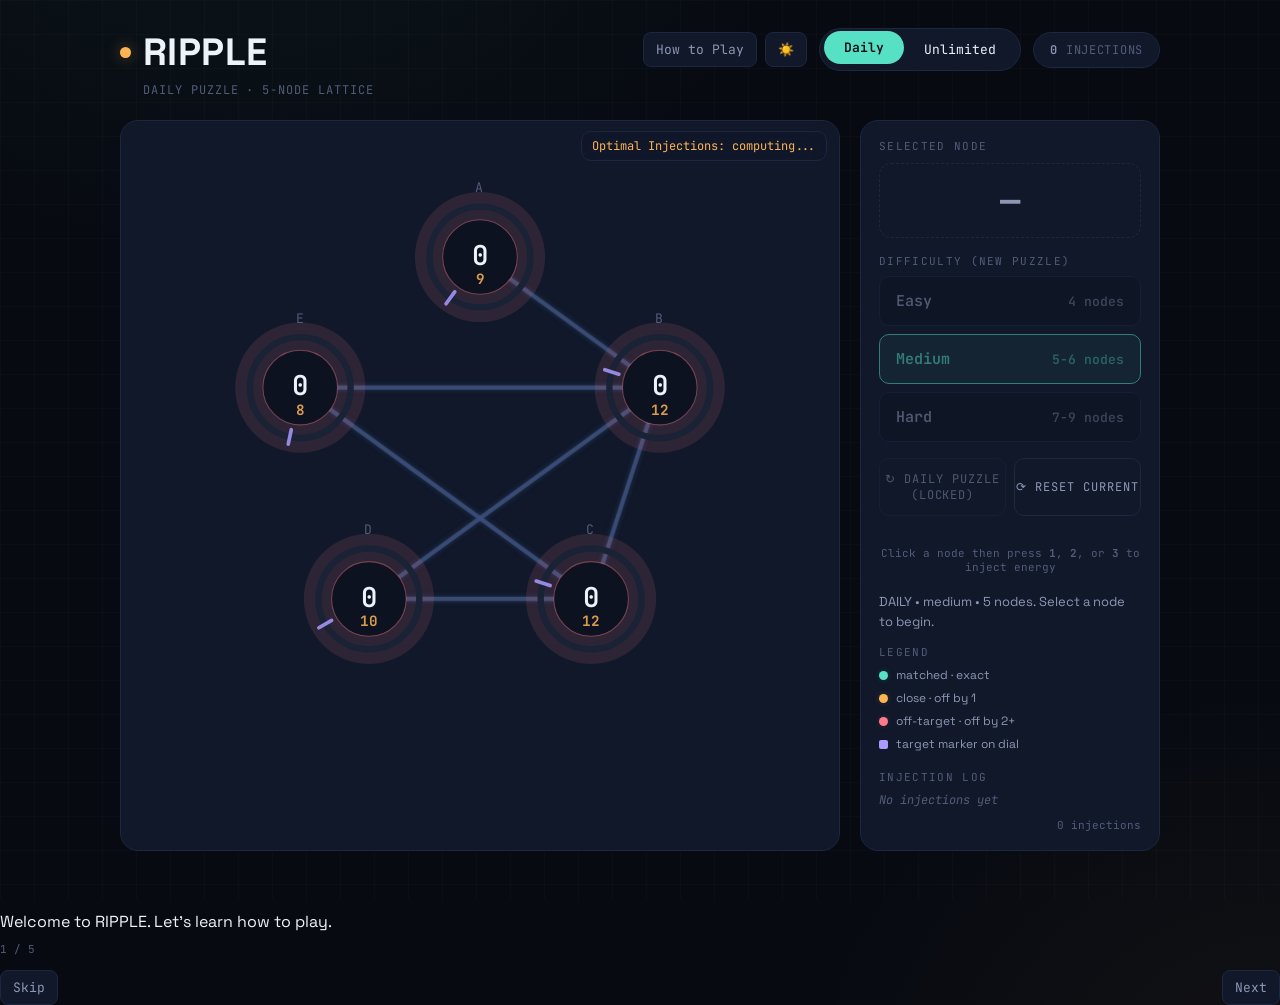
==== index.html @ 181aa00a "decrease tutorial wait" ====
<!DOCTYPE html>
<html lang="en">
<head>
<meta charset="UTF-8">
<meta name="viewport" content="width=device-width, initial-scale=1.0">
<title>RIPPLE</title>
<link rel="stylesheet" href="styles.css">
</head>
<body>

<div class="shell">
    <header>
        <div class="title-block">
          <h1>RIPPLE</h1>
          <p id="modeTitle">Daily Puzzle · <span id="nodecount">?</span>-node lattice</p>
        </div>
        <div style="display:flex; gap:12px; align-items:center;">
          <div class="top-controls">
            <button class="top-btn" id="howtoBtn">How to Play</button>
            <button class="top-btn" id="themeToggle">☀️</button>
          </div>
          <div class="mode-toggle" id="modeToggle">
            <div class="mode-btn active" data-mode="daily">Daily</div>
            <div class="mode-btn" data-mode="unlimited">Unlimited</div>
          </div>
          <div class="header-pill" id="headerPill"><span id="headerInjections">0</span> injections</div>
        </div>
      </header>
  <div class="layout">
    <div class="card graph-card">
        <div id="optimalDisplay">
          Optimal Injections: —
        </div>
      <svg id="svg" viewBox="0 0 600 600">
        <g id="edges"></g>
        <g id="nodes"></g>
      </svg>
      <div class="mobile-controls" id="mobileControls">
        <button class="mobile-btn" data-value="1">+1</button>
        <button class="mobile-btn" data-value="2">+2</button>
        <button class="mobile-btn" data-value="3">+3</button>
      </div>
    </div>

    <div class="panel">
      <div class="card">
        <p class="section-label">Selected node</p>
        <div class="selected-readout" id="selreadout">—</div>
        
        <p class="section-label" style="margin:16px 0 8px;">Difficulty (New Puzzle)</p>
        <div class="difficulty-select" id="difficultySelect">
          <button class="difficulty-btn active" data-diff="easy">
            <span>Easy</span>
            <span class="nodes">4 nodes</span>
          </button>
          <button class="difficulty-btn" data-diff="medium">
            <span>Medium</span>
            <span class="nodes">5-6 nodes</span>
          </button>
          <button class="difficulty-btn" data-diff="hard">
            <span>Hard</span>
            <span class="nodes">7-9 nodes</span>
          </button>
        </div>

        <div style="display:flex; gap:8px; margin-bottom:12px;">
            <button class="newpuzzle" id="newpuzzle" style="flex:1">↻ New Puzzle</button>
            <button class="newpuzzle" id="resetCurrent" style="flex:1">⟳ Reset Current</button>
        </div>

        <p class="energy-hint">Click a node then press <strong>1</strong>, <strong>2</strong>, or <strong>3</strong> to inject energy</p>
        
        <div class="message" id="message">Select a node to begin calibration.</div>
        
        <p class="section-label" style="margin-bottom:8px;">Legend</p>
        <div class="legend">
          <div><span class="swatch" style="background:var(--cyan);box-shadow:0 0 6px var(--cyan-soft)"></span> matched · exact</div>
          <div><span class="swatch" style="background:var(--amber);box-shadow:0 0 6px var(--amber-soft)"></span> close · off by 1</div>
          <div><span class="swatch" style="background:var(--coral);box-shadow:0 0 6px var(--coral-soft)"></span> off-target · off by 2+</div>
          <div><span class="swatch" style="background:var(--violet);border-radius:2px;"></span> target marker on dial</div>
        </div>
        
        <p class="section-label" style="margin-bottom:8px;">Injection log</p>
        <div class="log" id="log"><div class="empty">No injections yet</div></div>
        <div class="counter" id="counter">0 injections</div>
      </div>
    </div>
  </div>
</div>

<div class="modal-backdrop" id="modalBackdrop">
  <div class="modal-card">
    <button class="modal-close" id="modalClose" aria-label="Close">×</button>
    <div class="modal-icon">✓</div>
    <h2>Calibrated</h2>
    <p class="modal-sub">Every node in the lattice matched its target.</p>
    <div class="modal-stats">
      <div>
        <span class="stat-num" id="statInjections">0</span>
        <span class="stat-label">injections</span>
      </div>
      <div>
        <span class="stat-num" id="statNodes">0</span>
        <span class="stat-label">nodes</span>
      </div>
    </div>
    <button class="share-btn" id="modalShareBtn" style="display:none; width:100%; margin-bottom:10px;">Share Today's Result</button>
    <button class="modal-newpuzzle" id="modalNewPuzzle">↻ New puzzle</button>
  </div>
</div>
<div class="howto-backdrop" id="howtoBackdrop"></div>
<div class="howto-popover" id="howtoPopover">
    <h3 style="margin:0 0 12px 0; color:var(--cyan);">How to Play RIPPLE</h3>
    <p><strong>Goal:</strong> Make every node's energy match its target value.</p>
    <ul style="padding-left:18px; margin:12px 0;">
      <li>Click a node to select it</li>
      <li>Press <strong>1</strong>, <strong>2</strong>, or <strong>3</strong> to inject energy</li>
      <li>Energy ripples outward through connected nodes (stronger when closer)</li>
      <li>Green = Perfect match</li>
      <li>Yellow = Off by 1</li>
      <li>Red = Off by 2+</li>
    </ul>
    <p><strong>Daily Mode:</strong> One puzzle per day. Medium difficulty. Updates at 3 AM EST.</p>
    <button
  onclick="
    document.getElementById('howtoPopover').classList.remove('show');
    document.getElementById('howtoBackdrop').classList.remove('show');
  "
  style="
    margin-top:12px;
    width:100%;
    padding:10px;
    background:var(--cyan);
    color:#070a11;
    border:none;
    border-radius:8px;
    cursor:pointer;
    font-weight:600;
  "
>
  Got it
</button>
</div>
<script src="solver.js"></script>
<script>
  if (typeof window.requestIdleCallback !== "function") {
  window.requestIdleCallback = function (callback) {
    const start = Date.now();
    return setTimeout(function () {
      callback({
        didTimeout: false,
        timeRemaining: function () {
          return Math.max(0, 50 - (Date.now() - start));
        }
      });
    }, 1);
  };
  window.cancelIdleCallback = function (id) {
    clearTimeout(id);
  };
}
const MIN_NODES_EASY = 4; const MAX_NODES_EASY = 4;
const MIN_NODES_MED = 5;  const MAX_NODES_MED = 6;
const MIN_NODES_HARD = 7; const MAX_NODES_HARD = 9;

let LABELS = [];
let EDGES = {};
let POS = {};
let R_OUTER = 46;
let R_CORE = 34;
let CIRC = 2 * Math.PI * R_OUTER;

let target = {}, state = {}, maxScale = 1;
let selected = null;
let injections = 0;
let log = [];
let alreadySolved = false;
let tutorialActive = false;
let tutorialStep = 0;
let currentDifficulty = "medium";
let currentMode = "daily";

const tutorialSteps = [
  {
    text: "Welcome to RIPPLE. Let's learn how to play.",
    highlight: null
  },
  {
    text: "Click a node to select it.",
    highlight: ".node"
  },
  {
    text: "Press 1, 2, or 3 to inject energy.",
    highlight: ".mobile-controls"
  },
  {
    text: "Energy ripples across connected nodes.",
    highlight: "svg"
  },
  {
    text: "Match all node values to their targets to win.",
    highlight: "#optimalDisplay"
  }
];

function updateMobileControlsVisibility() {
  const el = document.getElementById("mobileControls");
  if (!el) return;

  const shouldShow = selected && window.innerWidth <= 768;
  if (shouldShow && !el.classList.contains("show")) {
    el.classList.add("show");
  } else if (!shouldShow && el.classList.contains("show")) {
    el.classList.remove("show");
  }
}
// Seeded random for Daily consistency
function seededRandom(seed) {
  let s = seed;
  return () => {
    s = Math.sin(s) * 10000;
    return s - Math.floor(s);
  };
}

// Turns a "YYYY-MM-DD" string into a well-spread integer seed.
function getDailySeed(dateStr) {
  let hash = 0;
  for (let i = 0; i < dateStr.length; i++) {
    hash = (hash * 31 + dateStr.charCodeAt(i)) | 0;
  }
  return hash >>> 0;
}

// Returns a fresh seeded RNG tied to "today" (3 AM EST rollover).
function getDailyRandom() {
  return seededRandom(getDailySeed(getTodayStr()));
}

function shuffle(arr, rand = Math.random) {
  for (let i = arr.length - 1; i > 0; i--) {
    const j = Math.floor(rand() * (i + 1));
    [arr[i], arr[j]] = [arr[j], arr[i]];
  }
  return arr;
}
function computeOptimalAsync() {
  if (typeof computeOptimalInjections !== "function") return;

  const labels = LABELS;
  const edges = EDGES;
  const tgt = target;

  const token = Symbol(); // prevents race conditions
  computeOptimalAsync._token = token;

  requestIdleCallback(() => {
    try {
      const optimal = computeOptimalInjections(labels, edges, tgt);

      // ignore stale computations
      if (computeOptimalAsync._token !== token) return;
      if (labels !== LABELS) return;

      document.getElementById("optimalDisplay").textContent =
        "Optimal Injections: " + (optimal ?? "?");

    } catch (e) {
      console.error("solver error:", e);
      document.getElementById("optimalDisplay").textContent =
        "Optimal Injections: error";
    }
  });
}

function buildGraphTopology(n, rand = Math.random){
  const allLetters = "ABCDEFGHIJKL";
  const labels = allLetters.slice(0, n).split("");
  const adj = {};
  labels.forEach(l => adj[l] = []);
  const edgeKeys = new Set();
 
  function addEdge(a,b){
    const key = [a,b].sort().join("-");
    if(edgeKeys.has(key)) return false;
    edgeKeys.add(key);
    adj[a].push(b);
    adj[b].push(a);
    return true;
  }
 
  // spanning tree
  const order = shuffle([...labels], rand);
  for(let i=1;i<order.length;i++){
    const a = order[i];
    const b = order[Math.floor(rand()*i)];
    addEdge(a,b);
  }
 
  // extra edges
  const extra = Math.max(2, Math.floor(n/3));
  let added = 0, attempts = 0;
  while(added < extra && attempts < extra*15){
    attempts++;
    const a = labels[Math.floor(rand()*n)];
    const b = labels[Math.floor(rand()*n)];
    if(a === b) continue;
    if(addEdge(a,b)) added++;
  }
 
  return { labels, adj };
}

function computeLayout(labels){
  const n = labels.length;
  const cx = 300, cy = 300;
  const R = Math.min(235, 125 + n*11);
  const pos = {};
  labels.forEach((l,i) => {
    const ang = (i/n)*Math.PI*2 - Math.PI/2;
    pos[l] = { x: cx + R*Math.cos(ang), y: cy + R*Math.sin(ang) };
  });
  return pos;
}

function bfsDist(source){
  const dist = {};
  LABELS.forEach(l => dist[l] = null);
  dist[source] = 0;
  const q = [source];
  while(q.length){
    const u = q.shift();
    for(const v of EDGES[u]){
      if(dist[v] === null){
        dist[v] = dist[u] + 1;
        q.push(v);
      }
    }
  }
  return dist;
}
function bfsParent(source){
  const dist = {}, parent = {};
  LABELS.forEach(l => { dist[l] = null; parent[l] = null; });
  dist[source] = 0;
  const q = [source];
  while(q.length){
    const u = q.shift();
    for(const v of EDGES[u]){
      if(dist[v] === null){
        dist[v] = dist[u] + 1;
        parent[v] = u;
        q.push(v);
      }
    }
  }
  return { dist, parent };
}

function contribution(value, dist){
  return Math.max(value - dist, 0);
}

function applyRipple(obj, node, value){
  const dist = bfsDist(node);
  for(const n of LABELS){
    obj[n] += contribution(value, dist[n]);
  }
}
function animatePuzzleTransition(callback){
  const graphCard = document.querySelector(".graph-card");

  // freeze rendering (prevents intermediate SVG frames)
  graphCard.style.visibility = "hidden";

  requestAnimationFrame(() => {
    callback();

    requestAnimationFrame(() => {
      graphCard.style.visibility = "visible";
    });
  });
}
function generatePuzzle(rand = Math.random){
  target = {}; 
  state = {};
  
  // Important: Initialize with 0 first
  LABELS.forEach(l => { 
    target[l] = 0; 
    state[l] = 0; 
  });
 
  if (LABELS.length === 0) return; // safety
 
  let injectionCount;
  let maxInjectionValue = 3;
 
  if(currentDifficulty === "easy"){
    injectionCount = LABELS.length + 2;
    maxInjectionValue = 2;
  } else if(currentDifficulty === "medium"){
    injectionCount = Math.floor(LABELS.length * 1.4) + 3;
  } else {
    injectionCount = Math.floor(LABELS.length * 1.8) + 5;
  }
 
  for(let i = 0; i < injectionCount; i++){
    const node = LABELS[Math.floor(rand()*LABELS.length)];
    const val = 1 + Math.floor(rand()*maxInjectionValue);
    applyRipple(target, node, val);
  }
 
  maxScale = Math.max(...Object.values(target), 1) * 1.25 || 10;
  document.getElementById("optimalDisplay").textContent =
    "Optimal Injections: computing...";
 
  requestIdleCallback(() => {
    computeOptimalAsync();
  });
}

function errorOf(n){ return Math.abs(state[n] - target[n]); }
function statusOf(n){
  const e = errorOf(n);
  if(e === 0) return "good";
  if(e === 1) return "mid";
  return "bad";
}
function solved(){ return LABELS.every(n => state[n] === target[n]); }

// ---------- DOM ----------
const svgEdges = document.getElementById("edges");
const svgNodes = document.getElementById("nodes");
const svgRoot = document.getElementById("svg");

function buildGraphDOM(){
    const svgEdges = document.getElementById("edges");
  const svgNodes = document.getElementById("nodes");

  // HARD RESET: prevent any intermediate rendering of old nodes
  svgNodes.replaceChildren();
  svgEdges.replaceChildren();

  // force browser to flush old frame BEFORE adding new nodes
  void svgNodes.offsetHeight;

  const n = LABELS.length;
  const R = Math.min(235, 125 + n*11);
  const chord = 2 * R * Math.sin(Math.PI / n);
  R_OUTER = Math.max(22, Math.min(48, chord * 0.37));
  R_CORE = R_OUTER * 0.74;
  CIRC = 2 * Math.PI * R_OUTER;
  const scale = R_OUTER / 46;

  const drawn = new Set();
  for(const a of LABELS){
    for(const b of EDGES[a]){
      const key = [a,b].sort().join("-");
      if(drawn.has(key)) continue;
      drawn.add(key);
      const line = document.createElementNS("http://www.w3.org/2000/svg","line");
      line.setAttribute("class","edge");
      line.setAttribute("data-key", key);
      line.setAttribute("x1", POS[a].x); line.setAttribute("y1", POS[a].y);
      line.setAttribute("x2", POS[b].x); line.setAttribute("y2", POS[b].y);
      svgEdges.appendChild(line);
    }
  }

  for(const l of LABELS){
    const {x,y} = POS[l];
    const g = document.createElementNS("http://www.w3.org/2000/svg","g");
    g.setAttribute("class","node");
    g.setAttribute("data-id", l);
    g.setAttribute("transform", `translate(${x},${y})`);

    g.innerHTML = `
      <circle class="glow" r="${R_OUTER+14}"></circle>
      <circle class="selection-ring" r="${R_OUTER+9}"></circle>
      <circle class="track" r="${R_OUTER}"></circle>
      <circle class="arc" r="${R_OUTER}" stroke-dasharray="${CIRC}" stroke-dashoffset="${CIRC}"></circle>
      <line class="tick" x1="0" y1="${-R_OUTER+6}" x2="0" y2="${-R_OUTER-6}"></line>
      <circle class="core" r="${R_CORE}"></circle>
      <circle class="flash" r="${R_CORE}"></circle>
      <text class="label" y="${-R_OUTER-14}" style="font-size:${Math.max(10,12*scale)}px">${l}</text>
      <text class="value" y="${7*scale}" style="font-size:${Math.max(14,25*scale)}px">0</text>
    <text class="target" y="${25*scale}" style="font-size:${Math.max(11,13*scale)}px; font-weight:700">0</text>    `;
    g.addEventListener("click", () => selectNode(l));
    svgNodes.appendChild(g);
  }
  document.querySelectorAll(".node").forEach((node, i) => {
  node.classList.add("entering");

  node.style.animationDelay = `${i * 120}ms`;

  node.addEventListener("animationend", () => {
    node.classList.remove("entering");
  }, { once:true });
});
const edgeEls = Array.from(document.querySelectorAll(".edge"));

// sort edges top → bottom using midpoint Y
edgeEls.sort((a, b) => {
  const ay = (parseFloat(a.getAttribute("y1")) + parseFloat(a.getAttribute("y2"))) / 2;
  const by = (parseFloat(b.getAttribute("y1")) + parseFloat(b.getAttribute("y2"))) / 2;
  return ay - by;
});

// stagger reveal
edgeEls.forEach((edge, i) => {
  setTimeout(() => {
    edge.classList.add("reveal");
  }, i * 100); // tweak speed here
});
}

function angleToPoint(fraction, radius){
  const ang = fraction * Math.PI * 2 - Math.PI/2;
  return { x: radius*Math.cos(ang), y: radius*Math.sin(ang) };
}

function updateNodeVisual(n){
  const g = svgNodes.querySelector(`[data-id="${n}"]`);
  if(!g) return;
  const status = statusOf(n);
  g.setAttribute("data-status", status);

  const fraction = Math.max(0, Math.min(1, state[n] / maxScale));
  g.querySelector(".arc").setAttribute("stroke-dashoffset", CIRC - fraction*CIRC);

  const tFraction = Math.max(0, Math.min(1, target[n] / maxScale));
  const p1 = angleToPoint(tFraction, R_OUTER-7);
  const p2 = angleToPoint(tFraction, R_OUTER+7);
  const tick = g.querySelector(".tick");
  tick.setAttribute("x1", p1.x); tick.setAttribute("y1", p1.y);
  tick.setAttribute("x2", p2.x); tick.setAttribute("y2", p2.y);

  g.querySelector(".value").textContent = state[n];
  g.querySelector(".target").textContent = target[n];
}

function updateAll(){
  requestAnimationFrame(() => {
    LABELS.forEach(updateNodeVisual);
  });
}

function showCongrats(){
  document.getElementById("statInjections").textContent = injections;
  document.getElementById("statNodes").textContent = LABELS.length;
  const modalShareBtn = document.getElementById("modalShareBtn");
  modalShareBtn.style.display = currentMode === "daily" ? "block" : "none";
  const modalNewBtn = document.getElementById("modalNewPuzzle");
  if (currentMode === "daily") {
    modalNewBtn.textContent = "✅ Daily Complete";
    modalNewBtn.style.pointerEvents = "none";
    modalNewBtn.style.opacity = "0.6";
  } else {
    modalNewBtn.textContent = "↻ New Puzzle";
    modalNewBtn.style.pointerEvents = "auto";
    modalNewBtn.style.opacity = "1";
  }

  document.getElementById("modalBackdrop").classList.add("show");
}

function hideCongrats(){
  document.getElementById("modalBackdrop").classList.remove("show");
}
function getTodayStr(){
  const now = new Date();
  const today = new Date(now.getTime() - 3*60*60*1000); // 3 AM EST
  return today.toISOString().slice(0,10);
}
function selectNode(n) {
  if (tutorialActive && tutorialStep === 1) {
    setTimeout(() => {
      tutorialStep++;
      renderTutorial();
    }, 300);
  }
  selected = n;

  // Clear all selections first
  document.querySelectorAll(".node").forEach(g => {
    g.classList.remove("selected");
  });

  // Add to the new one
  const nodeEl = document.querySelector(`.node[data-id="${n}"]`);
  if (nodeEl) nodeEl.classList.add("selected");

  document.getElementById("selreadout").textContent = n;
  document.getElementById("selreadout").classList.add("armed");
  setMessage(`Node ${n} selected. Press 1, 2, or 3 to inject energy.`);

  updateMobileControlsVisibility();
}

// Hide mobile controls when no node is selected
function deselectNode() {
  selected = null;

  document.querySelectorAll(".node").forEach(g => {
    g.classList.remove("selected");
  });

  document.getElementById("selreadout").textContent = "—";
  document.getElementById("selreadout").classList.remove("armed");
  setMessage("Select a node to begin calibration.");

  updateMobileControlsVisibility();
}

function setMessage(msg){ document.getElementById("message").textContent = msg; }

function flashNode(n){
  const g = svgNodes.querySelector(`[data-id="${n}"]`);
  if(!g) return;
  const flash = g.querySelector(".flash");
  flash.classList.remove("go");
  void flash.offsetWidth;
  flash.classList.add("go");
}

function flashEdge(a,b){
  const key = [a,b].sort().join("-");
  const line = svgEdges.querySelector(`[data-key="${key}"]`);
  if(!line) return;
  line.classList.add("active");
  setTimeout(() => line.classList.remove("active"), 230);
}

function spawnPulseDot(a, b, duration){
  const dot = document.createElementNS("http://www.w3.org/2000/svg","circle");
  dot.setAttribute("class","pulse-dot");
  dot.setAttribute("r", Math.max(4, R_OUTER*0.13));
  // Position via `transform`, not cx/cy: WebKit/Safari can't GPU-composite
  // an animated cx/cy change (it forces a layout + repaint every frame),
  // while `transform` is composited and stays smooth on mobile.
  dot.setAttribute("cx", 0);
  dot.setAttribute("cy", 0);
  dot.style.transitionProperty = "transform";
  dot.style.transitionDuration = duration + "ms";
  dot.style.transform = `translate(${POS[a].x}px, ${POS[a].y}px)`;
  svgRoot.appendChild(dot);
  requestAnimationFrame(() => {
    dot.style.transform = `translate(${POS[b].x}px, ${POS[b].y}px)`;
  });
  setTimeout(() => dot.remove(), duration + 40);
}

function logInjection(node, value){
  injections++;
  log.unshift({node, value});
  if(log.length > 6) log.pop();
  const el = document.getElementById("log");
  el.innerHTML = log.map(item =>
    `<div><span class="n">${item.node}</span><span>+${item.value} energy</span></div>`
  ).join("");
  document.getElementById("counter").textContent = injections + (injections === 1 ? " injection" : " injections");
  document.getElementById("headerInjections").textContent = injections;
}

function inject(node, value){
  const {dist, parent} = bfsParent(node);
  const reach = LABELS.filter(n => dist[n] !== null && dist[n] <= value);
  const maxDist = Math.max(...reach.map(n => dist[n] || 0));

  if (tutorialActive && tutorialStep === 2) {
    setTimeout(() => {
      tutorialStep++;
      renderTutorial();
    }, 500);
  }
  for(const n of reach){
    const d = dist[n];
    setTimeout(() => {
      state[n] += contribution(value, d);
      updateNodeVisual(n);
      flashNode(n);
      if(d > 0) flashEdge(parent[n], n);
    }, d * 230);
    if(d > 0){
      setTimeout(() => spawnPulseDot(parent[n], n, 230), (d-1) * 230);
    }
  }

  logInjection(node, value);

  setTimeout(() => {
    if(solved() && !alreadySolved){
      alreadySolved = true;
      setMessage("Calibrated — every node matches its target.");
      showCongrats();
    } else if(!solved()){
      setMessage(`Injected ${value} energy at node ${node}.`);
    }
  }, maxDist * 230 + 80);
}

// Mode Toggle
// ==================== MODE & DIFFICULTY HANDLING ====================
function updateUILockState(){
  const isDaily = currentMode === "daily";
  
  // Difficulty buttons
  document.querySelectorAll('.difficulty-btn').forEach(b => {
    const isMedium = b.dataset.diff === "medium";
    b.style.pointerEvents = isDaily ? "none" : "auto";
    b.style.opacity = isDaily ? "0.5" : "1";
    
    // Force Medium as active in Daily mode
    if (isDaily) {
      if (isMedium) b.classList.add('active');
      else b.classList.remove('active');
    }
  });

  // New Puzzle button
  const newPuzzleBtn = document.getElementById("newpuzzle");
  if (newPuzzleBtn) {
    newPuzzleBtn.style.pointerEvents = isDaily ? "none" : "auto";
    newPuzzleBtn.style.opacity = isDaily ? "0.5" : "1";
    newPuzzleBtn.textContent = isDaily ? "↻ Daily Puzzle (Locked)" : "↻ New Puzzle";
  }
}
// Save the current game state to localStorage
function saveGameState() {
  const gameState = {
    currentMode,
    currentDifficulty,
    injections,
    log,
    alreadySolved,
    state,
  };
 
  if (currentMode === "daily") {
    gameState.puzzleDate = getTodayStr();
  } else {
    gameState.target = target;
    gameState.LABELS = LABELS;
    gameState.EDGES = EDGES;
    gameState.POS = POS;
  }
 
  localStorage.setItem('gameState', JSON.stringify(gameState));
}

// Load the saved game state from localStorage
function loadGameState() {
  const savedState = localStorage.getItem('gameState');
  if (!savedState) return;
 
  let gameState;
  try {
    gameState = JSON.parse(savedState);
  } catch (e) {
    localStorage.removeItem('gameState');
    return;
  }
 
  currentMode = gameState.currentMode || "daily";
  currentDifficulty = gameState.currentDifficulty || "medium";
  updateUILockState();
 
  if (currentMode === "daily") {
    // A new day means the saved progress no longer matches today's
    // puzzle — just start today's puzzle fresh from the seed.
    if (gameState.puzzleDate !== getTodayStr()) {
      resetGame();
      return;
    }
 
    const rand = getDailyRandom();
    const n = 5 + Math.floor(rand() * 2); // 5 or 6 nodes
    currentDifficulty = "medium";
 
    const topo = buildGraphTopology(n, rand);
    LABELS = topo.labels;
    EDGES = topo.adj;
    POS = computeLayout(LABELS);
    generatePuzzle(rand); // deterministic — recreates today's exact target
 
  } else {
    target = gameState.target;
    LABELS = gameState.LABELS;
    EDGES = gameState.EDGES;
    POS = gameState.POS;
  }
 
  state = gameState.state;
  injections = gameState.injections;
  log = gameState.log;
  alreadySolved = gameState.alreadySolved;
 
  maxScale = Math.max(...Object.values(target), 1) * 1.25 || 10;
 
  const nodeCountEl = document.getElementById("nodecount");
  if (nodeCountEl) nodeCountEl.textContent = LABELS.length;
  const modeText = currentMode === "daily" ? "Daily Puzzle" : "Unlimited Mode";
  document.getElementById("modeTitle").textContent = `${modeText} · ${LABELS.length}-node lattice`;
 
  document.getElementById("log").innerHTML = log.length
    ? log.map(item => `<div><span class="n">${item.node}</span><span>+${item.value} energy</span></div>`).join("")
    : `<div class="empty">No injections yet</div>`;
  document.getElementById("counter").textContent = injections + (injections === 1 ? " injection" : " injections");
  document.getElementById("headerInjections").textContent = injections;
 
  requestAnimationFrame(() => {
    buildGraphDOM();
    requestAnimationFrame(() => {
      updateAll();
      setMessage("Game progress loaded!");
      computeOptimalAsync();
    });
  });
  updateMobileControlsVisibility();
}

// Call saveGameState whenever the game state changes
document.addEventListener("keydown", saveGameState);
document.getElementById("resetCurrent").addEventListener("click", saveGameState);

// Mode Toggle
document.querySelectorAll('.mode-btn').forEach(btn => {
  btn.addEventListener('click', () => {
    document.querySelectorAll('.mode-btn').forEach(b => b.classList.remove('active'));
    btn.classList.add('active');
    currentMode = btn.dataset.mode;
    
    updateUILockState();

    animatePuzzleTransition(resetGame);
  });
});
// Difficulty buttons
document.querySelectorAll('.difficulty-btn').forEach(btn => {
  btn.addEventListener('click', () => {
    if (currentMode === "daily") return; // locked
    document.querySelectorAll('.difficulty-btn').forEach(b => b.classList.remove('active'));
    btn.classList.add('active');
    currentDifficulty = btn.dataset.diff;
  });
});
document.getElementById("newpuzzle").addEventListener("click", () => {
  if (currentMode === "daily") {
    setMessage("Daily puzzle is fixed. It updates at 3 AM EST.");
    return;
  }
  saveGameState();
  animatePuzzleTransition(resetGame);
});
document.getElementById("resetCurrent")
  .addEventListener("click", () => {
    resetCurrentPuzzle();
  });
document.getElementById("modalNewPuzzle").addEventListener("click", () => {
  hideCongrats();
  if (currentMode === "daily") {
    setMessage("Daily puzzle completed! Come back tomorrow at 3 AM EST for the next one.");
    return;
  }
  animatePuzzleTransition(resetGame);
});document.getElementById("modalClose").addEventListener("click", hideCongrats);
document.getElementById("modalBackdrop").addEventListener("click", (e) => {
  if(e.target.id === "modalBackdrop") hideCongrats();
});

document.getElementById("modalShareBtn").addEventListener("click", () => {
  const date = new Date().toISOString().slice(0,10);
  const text = `⚡️ RIPPLE ${date}\n${currentDifficulty.toUpperCase()} • ${LABELS.length} nodes • ${injections} injections\nSolved!`;
  navigator.clipboard.writeText(text).then(() => alert("✅ Copied to clipboard!"));
});

document.addEventListener("keydown", (e) => {
  if(e.key.toLowerCase() === "r") animatePuzzleTransition(resetGame);
  if(e.key === "Escape") hideCongrats();
  if(["1","2","3"].includes(e.key) && selected) inject(selected, parseInt(e.key));
});

function resetCurrentPuzzle(){
  // Reset player state
  LABELS.forEach(l => {
    state[l] = 0;
  });
  
  deselectNode();
  injections = 0;
  log = [];
  alreadySolved = false;
  hideCongrats();

  // === FIX: Clear visual selection ===
  document.querySelectorAll(".node").forEach(g => {
    g.classList.remove("selected");
  });

  document.getElementById("headerInjections").textContent = "0";
  document.getElementById("selreadout").textContent = "—";
  document.getElementById("selreadout").classList.remove("armed");
  document.getElementById("log").innerHTML = `<div class="empty">No injections yet</div>`;
  document.getElementById("counter").textContent = "0 injections";
  
  setMessage(`Puzzle reset — same targets. Select a node to begin again.`);
  updateAll();
  updateMobileControlsVisibility();
}
function startTutorial() {
  console.log("START TUTORIAL CALLED");

  tutorialActive = true;
  tutorialStep = 0;

  const overlay = document.getElementById("tutorialOverlay");

  overlay.classList.remove("hidden");

  document
    .querySelector(".graph-card")
    .classList.add("tutorial-focus");

  renderTutorial();
}

function renderTutorial() {
  const step = tutorialSteps[tutorialStep];

  document.getElementById("tutorialText").textContent = step.text;
  document.getElementById("tutorialProgress").textContent =
    `${tutorialStep + 1} / ${tutorialSteps.length}`;

  document.querySelectorAll(".tutorial-highlight")
    .forEach(el => el.classList.remove("tutorial-highlight"));

  if (step.highlight) {
    const el = document.querySelector(step.highlight);
    if (el) el.classList.add("tutorial-highlight");
  }

  document.getElementById("tutorialNext").textContent =
    tutorialStep === tutorialSteps.length - 1 ? "Finish" : "Next";
}

function nextTutorial() {
  if (tutorialStep < tutorialSteps.length - 1) {
    tutorialStep++;
    renderTutorial();
  } else {
    endTutorial();
  }
}

function endTutorial() {
  tutorialActive = false;

  document
    .getElementById("tutorialOverlay")
    .classList.add("hidden");

  document
    .querySelector(".graph-card")
    .classList.remove("tutorial-focus");

  document.querySelectorAll(".tutorial-highlight")
    .forEach(el => el.classList.remove("tutorial-highlight"));

  localStorage.setItem("seenTutorial", "true");
}

function resetGame(){
  if (tutorialActive) return;
  localStorage.removeItem('gameState');
 
  let n;
  let rand = Math.random;
 
  if(currentMode === "daily"){
    // Everything about today's puzzle — node count, topology, and target
    // values — is derived purely from today's date seed. Calling this
    // again (mode switch, page reload, etc.) on the same day always
    // reproduces the exact same puzzle, so there's nothing to cache.
    rand = getDailyRandom();
    n = 5 + Math.floor(rand() * 2); // 5 or 6 nodes
    currentDifficulty = "medium";
 
  } else {
    let minNodes = currentDifficulty === "easy" ? MIN_NODES_EASY :
                   currentDifficulty === "medium" ? MIN_NODES_MED :
                   MIN_NODES_HARD;
 
    let maxNodes = currentDifficulty === "easy" ? MAX_NODES_EASY :
                   currentDifficulty === "medium" ? MAX_NODES_MED :
                   MAX_NODES_HARD;
 
    n = minNodes + Math.floor(Math.random() * (maxNodes - minNodes + 1));
  }
 
  const topo = buildGraphTopology(n, rand);
  LABELS = topo.labels;
  EDGES = topo.adj;
  POS = computeLayout(LABELS);
 
  buildGraphDOM();
  generatePuzzle(rand);
  computeOptimalAsync();
 
  // -------------------------
  // ALWAYS RESET RUNTIME STATE
  // -------------------------
 
  state = {};
  LABELS.forEach(l => state[l] = 0);
 
  maxScale = Math.max(...Object.values(target), 1) * 1.25 || 10;
 
  deselectNode();
  injections = 0;
  log = [];
  alreadySolved = false;
  hideCongrats();
 
  const nodeCountEl = document.getElementById("nodecount");
  if (nodeCountEl) nodeCountEl.textContent = n;
 
  document.getElementById("headerInjections").textContent = "0";
  document.getElementById("selreadout").textContent = "—";
  document.getElementById("selreadout").classList.remove("armed");
  document.getElementById("log").innerHTML = `<div class="empty">No injections yet</div>`;
  document.getElementById("counter").textContent = "0 injections";
 
  const modeText = currentMode === "daily" ? "Daily Puzzle" : "Unlimited Mode";
  document.getElementById("modeTitle").textContent =
    `${modeText} · ${n}-node lattice`;
 
  setMessage(`${currentMode.toUpperCase()} • ${currentDifficulty} • ${n} nodes. Select a node to begin.`);
 
  updateAll();
  updateMobileControlsVisibility();
}

updateUILockState();
function toggleTheme(){
  const isLight = document.documentElement.getAttribute('data-theme') === 'light';
  document.documentElement.setAttribute('data-theme', isLight ? 'dark' : 'light');
  localStorage.setItem('theme', isLight ? 'dark' : 'light');
  document.getElementById('themeToggle').textContent = isLight ? '☀️' : '🌙';
}

// Theme initialization
if (localStorage.getItem('theme') === 'light') {
  document.documentElement.setAttribute('data-theme', 'light');
  document.getElementById('themeToggle').textContent = '🌙';
} else {
  document.getElementById('themeToggle').textContent = '☀️';
}

document.getElementById('themeToggle').addEventListener('click', toggleTheme);
document.getElementById('howtoBtn').addEventListener('click', () => {
  const popover = document.getElementById('howtoPopover');
  const backdrop = document.getElementById('howtoBackdrop');

  popover.classList.add('show');
  backdrop.classList.add('show');
});

// Close popover when clicking outside
document.addEventListener('click', (e) => {
  const popover = document.getElementById('howtoPopover');
  const backdrop = document.getElementById('howtoBackdrop');

  if (
    !e.target.closest('#howtoBtn') &&
    !e.target.closest('.howto-popover')
  ) {
    popover.classList.remove('show');
    backdrop.classList.remove('show');
  }
});
document.querySelectorAll(".mobile-btn").forEach(btn => {
  btn.addEventListener("click", () => {
    const value = parseInt(btn.dataset.value, 10);
    if (selected) {
      inject(selected, value);
    }
  });
});
window.addEventListener("DOMContentLoaded", () => {
  const nextBtn = document.getElementById("tutorialNext");
  const skipBtn = document.getElementById("tutorialSkip");

  if (nextBtn) nextBtn.addEventListener("click", nextTutorial);
  if (skipBtn) skipBtn.addEventListener("click", endTutorial);
});
window.addEventListener("resize", updateMobileControlsVisibility);
window.addEventListener("orientationchange", updateMobileControlsVisibility);
// window.addEventListener('load', () => {
//   const popover = document.getElementById('howtoPopover');
//   const backdrop = document.getElementById('howtoBackdrop');

//   popover.classList.add('show');
//   backdrop.classList.add('show');
// });
window.addEventListener("load", () => {
  loadGameState();

  if (!localStorage.getItem("gameState")) {
    resetGame();
  }

  setTimeout(startTutorial, 650);
});
</script>
<div id="tutorialOverlay" class="tutorial-overlay hidden">

  <div class="tutorial-card">
    <div id="tutorialText"></div>

    <div id="tutorialProgress" style="margin-top:10px; font-size:11px; color:var(--dim); font-family:'JetBrains Mono', monospace;"></div>

    <div class="tutorial-footer" style="display:flex; justify-content:space-between; margin-top:14px;">
      <button id="tutorialSkip" class="top-btn">Skip</button>
      <button id="tutorialNext" class="top-btn">Next</button>
    </div>
  </div>
</div>
</body>

</html>
---- styles.css ----
@import url('https://fonts.googleapis.com/css2?family=JetBrains+Mono:wght@400;500;600;700&family=Space+Grotesk:wght@500;600;700&display=swap');

:root{
  --void:#070a11;
  --deep:#0c1220;
  --panel:#10182a;
  --panel-edge:#1d2740;
  --grid:rgba(255,255,255,0.035);
  --hi:#eef2fb;
  --mid:#8d97b5;
  --dim:#525c79;
  --amber:#ffb454;
  --amber-soft:rgba(255,180,84,0.18);
  --cyan:#56e0c4;
  --cyan-soft:rgba(86,224,196,0.16);
  --coral:#ff7a8a;
  --coral-soft:rgba(255,122,138,0.16);
  --violet:#a99bff;
}

/* Light mode override */
[data-theme="light"] {
  --void:#f8f9fc;
  --deep:#ffffff;
  --panel:#f1f3f9;
  --panel-edge:#d1d5e0;
  --grid:rgba(0,0,0,0.04);
  --hi:#1a2236;
  --mid:#4a5a7a;
  --dim:#64748b;
  --amber:#f59e0b;
}

*{box-sizing:border-box;}

html,body{
  margin:0;
  min-height:100vh;
  background:
    radial-gradient(ellipse 900px 600px at 20% -10%, rgba(86,224,196,0.05), transparent 60%),
    radial-gradient(ellipse 800px 700px at 100% 110%, rgba(255,180,84,0.05), transparent 60%),
    var(--void);
  color:var(--hi);
  font-family:'Space Grotesk', system-ui, sans-serif;
}

body::before{
  content:"";
  position:fixed; inset:0; pointer-events:none; z-index:0;
  background-image:
    linear-gradient(var(--grid) 1px, transparent 1px),
    linear-gradient(90deg, var(--grid) 1px, transparent 1px);
  background-size:34px 34px;
  opacity:0.6;
}

.shell{
  position:relative; z-index:1;
  max-width:1080px;
  margin:0 auto;
  padding:28px 20px 60px;
}

header{
  display:flex;
  justify-content:space-between;
  align-items:flex-start;
  flex-wrap:wrap;
  gap:14px;
  margin-bottom:22px;
}

.title-block h1{
  margin:0;
  font-size:clamp(26px,4.2vw,38px);
  font-weight:700;
  letter-spacing:0.01em;
  display:flex;
  align-items:center;
  gap:12px;
}
.title-block h1::before{
  content:"";
  width:11px; height:11px; border-radius:50%;
  background:var(--amber);
  box-shadow:0 0 14px 3px var(--amber-soft);
  flex-shrink:0;
}
.title-block p{
  margin:6px 0 0 23px;
  font-family:'JetBrains Mono', monospace;
  font-size:12px;
  letter-spacing:0.08em;
  color:var(--dim);
  text-transform:uppercase;
}

.mode-toggle {
  display: flex;
  background: var(--panel);
  border: 1px solid var(--panel-edge);
  border-radius: 99px;
  padding: 4px;
}
.mode-btn {
  padding: 8px 20px;
  border-radius: 99px;
  font-family: 'JetBrains Mono', monospace;
  font-size: 13px;
  cursor: pointer;
  transition:
    background .25s ease,
    color .25s ease,
    transform .2s ease;
}
.mode-btn.active {
  background: var(--cyan);
  color: #070a11;
  font-weight: 600;
  transform:translateY(-2px);
}

.header-pill{
  font-family:'JetBrains Mono', monospace;
  font-size:12px;
  letter-spacing:0.06em;
  text-transform:uppercase;
  padding:9px 16px;
  border-radius:99px;
  border:1px solid var(--panel-edge);
  background:var(--panel);
  color:var(--dim);
  white-space:nowrap;
}
.header-pill span{ color:var(--mid); font-weight:600; }

/* ---- congrats modal ---- */
.modal-backdrop{
  position:fixed; inset:0; z-index:50;
  background:rgba(5,7,12,0.72);
  backdrop-filter:blur(3px);
  display:flex; align-items:center; justify-content:center;
  opacity:0; pointer-events:none;
  transition:opacity 0.25s;
  padding:20px;
}
.modal-backdrop.show{ opacity:1; pointer-events:auto; }

.modal-card{
  position:relative;
  width:100%; max-width:360px;
  background:var(--panel);
  border:1px solid rgba(86,224,196,0.35);
  border-radius:20px;
  padding:34px 32px 28px;
  text-align:center;
  transform:scale(0.92) translateY(6px);
  transition:transform 0.25s cubic-bezier(.2,.8,.2,1);
  box-shadow:0 0 70px rgba(86,224,196,0.14);
}
.modal-backdrop.show .modal-card{ transform:scale(1) translateY(0); }

.modal-close{
  position:absolute; top:12px; right:14px;
  background:none; border:none;
  color:var(--dim); font-size:20px; line-height:1;
  cursor:pointer; padding:4px;
  transition:color 0.2s;
}
.modal-close:hover{ color:var(--hi); }

.modal-icon{
  width:52px; height:52px; margin:0 auto 16px;
  border-radius:50%;
  background:var(--cyan-soft);
  border:1px solid rgba(86,224,196,0.4);
  color:var(--cyan);
  display:flex; align-items:center; justify-content:center;
  font-size:24px;
}

.modal-card h2{ margin:0 0 6px; font-size:23px; }
.modal-sub{ margin:0 0 22px; color:var(--mid); font-size:13px; line-height:1.5; }

.modal-stats{ display:flex; justify-content:center; gap:30px; margin-bottom:24px; }
.modal-stats .stat-num{
  display:block;
  font-family:'JetBrains Mono', monospace;
  font-size:30px; font-weight:700;
  color:var(--hi);
}
.modal-stats .stat-label{
  display:block; margin-top:4px;
  font-family:'JetBrains Mono', monospace;
  font-size:10px; letter-spacing:0.08em; text-transform:uppercase;
  color:var(--dim);
}

.modal-newpuzzle{
  width:100%;
  font-family:'JetBrains Mono', monospace;
  font-size:12px; letter-spacing:0.06em; text-transform:uppercase;
  padding:13px 0;
  border-radius:10px;
  border:1px solid rgba(86,224,196,0.4);
  background:rgba(86,224,196,0.08);
  color:var(--cyan);
  cursor:pointer;
  transition:background 0.2s;
}
.modal-newpuzzle:hover{ background:rgba(86,224,196,0.16); }

.layout{
  display:grid;
  grid-template-columns: 1fr 300px;
  gap:20px;
}
@media (max-width:760px){
  .layout{ grid-template-columns:1fr; }
  .panel{ order:2; }
  .graph-card{ order:1; }
}

.card{
  background:var(--panel);
  border:1px solid var(--panel-edge);
  border-radius:18px;
  padding:18px;
}

.graph-card{ display:flex; flex-direction: column; align-items:center; justify-content:flex-start; padding:10px; position: relative;}
.graph-card svg{ width:100%; height:auto; display:block; max-width:560px; }

/* graph elements */
.edge{
  stroke:#3c4f7a;
  stroke-width:4;
  filter: drop-shadow(0 0 3px rgba(60,79,122,0.5));
  opacity: 0;
  transform: translateY(-8px);
  transition:stroke 0.25s, stroke-width 0.25s;
}
.edge.active{ 
    stroke:var(--amber); 
    stroke-width:6;
    filter:
    drop-shadow(0 0 6px var(--amber))
    drop-shadow(0 0 12px var(--amber));
}
.edge.visible {
    opacity: 0.95;
}
.edge.reveal {
  animation: edgeDropIn 0.55s cubic-bezier(.2,.8,.2,1) forwards;
}

@keyframes edgeDropIn {
  from {
    opacity: 0;
    transform: translateY(-10px);
  }
  to {
    opacity: 0.95;
    transform: translateY(0px);
  }
}

.node{ cursor:pointer; }
.node .track{ fill:none; stroke:#1a2236; stroke-width:6; }
.node .arc{
  fill:none; stroke-width:6; stroke-linecap:round;
  stroke:var(--mid);
  transform:rotate(-90deg);
  transition:stroke-dashoffset 0.45s cubic-bezier(.2,.8,.2,1), stroke 0.35s;
}
.node[data-status="good"] .arc{ stroke:var(--cyan); }
.node[data-status="mid"] .arc{ stroke:var(--amber); }
.node[data-status="bad"] .arc{ stroke:var(--coral); }

.node .tick{ stroke:var(--violet); stroke-width:3.5; stroke-linecap:round; opacity:0.85; }
.node .core{ fill:var(--deep); stroke:var(--panel-edge); stroke-width:1; transition:stroke 0.3s; }
.node[data-status="good"] .core{ stroke:rgba(86,224,196,0.4); }
.node[data-status="mid"] .core{ stroke:rgba(255,180,84,0.4); }
.node[data-status="bad"] .core{ stroke:rgba(255,122,138,0.4); }

.node .glow{ fill:var(--mid); opacity:0.12; transition:fill 0.35s; }
.node[data-status="good"] .glow{ fill:var(--cyan); }
.node[data-status="mid"] .glow{ fill:var(--amber); }
.node[data-status="bad"] .glow{ fill:var(--coral); }

.node .label{
  font-family:'JetBrains Mono', monospace;
  letter-spacing:0.1em;
  fill:var(--dim); text-anchor:middle;
}
.node .value{
  font-family:'JetBrains Mono', monospace;
  font-weight:600;
  fill:var(--hi); text-anchor:middle;
}
.node .target{
  font-family:'JetBrains Mono', monospace;
  fill:var(--amber); text-anchor:middle; opacity:0.85;
}

.selection-ring{
  fill:none; stroke:var(--amber); stroke-width:2;
  stroke-dasharray:4 7; opacity:0; transition:opacity 0.2s;
}
.node.selected .selection-ring{ opacity:1; animation:spin 7s linear infinite; }
@keyframes spin{ to{ transform:rotate(360deg); } }

.flash{ fill:var(--amber); opacity:0; pointer-events:none; }
.flash.go{ animation:flashpop 0.55s ease-out; }
@keyframes flashpop{
  0%{ opacity:0.55; transform:scale(0.6); }
  100%{ opacity:0; transform:scale(1.9); }
}

.pulse-dot{
  fill:var(--amber);
  filter:drop-shadow(0 0 5px var(--amber));
  transition:cx linear, cy linear, opacity linear;
}

/* panel */
.panel{ display:flex; flex-direction:column; gap:14px; }

.section-label{
  font-family:'JetBrains Mono', monospace;
  font-size:11px; letter-spacing:0.12em;
  color:var(--dim); text-transform:uppercase;
  margin:0 0 10px;
}

.selected-readout{
  font-family:'JetBrains Mono', monospace;
  font-size:34px; font-weight:700;
  text-align:center;
  color:var(--mid);
  border:1px dashed var(--panel-edge);
  border-radius:12px;
  padding:14px 0;
  margin-bottom:12px;
  transition:color 0.2s, border-color 0.2s;
}
.selected-readout.armed{ color:var(--amber); border-color:rgba(255,180,84,0.4); }

.difficulty-select{
  display:flex;
  flex-direction:column;
  gap:8px;
  margin-bottom:16px;
}

.difficulty-btn{
  font-family:'JetBrains Mono', monospace;
  font-size:15px;
  font-weight:600;
  padding:14px 16px;
  border-radius:10px;
  border:1px solid var(--panel-edge);
  background:var(--deep);
  color:var(--mid);
  cursor:pointer;
  transition:all 0.2s;
  text-align:left;
  display:flex;
  justify-content:space-between;
  align-items:center;
}

.difficulty-btn:hover{
  border-color:var(--amber);
  color:var(--amber);
  background:rgba(255,180,84,0.06);
}

.difficulty-btn.active{
  border-color:var(--cyan);
  color:var(--cyan);
  background:rgba(86,224,196,0.12);
}

.difficulty-btn .nodes{
  font-size:13px;
  opacity:0.7;
}

.energy-hint{
  font-family:'JetBrains Mono', monospace;
  font-size:11px;
  color:var(--dim);
  text-align:center;
  margin:12px 0 18px;
}

.message{ 
  font-size:13px; 
  color:var(--mid); 
  line-height:1.5; 
  min-height:38px; 
  margin-bottom:14px; 
}

.newpuzzle{
  width:100%;
  font-family:'JetBrains Mono', monospace;
  font-size:12px; letter-spacing:0.08em; text-transform:uppercase;
  padding:12px 0;
  border-radius:10px;
  border:1px solid var(--panel-edge);
  background:transparent;
  color:var(--mid);
  cursor:pointer;
  transition:border-color 0.2s, color 0.2s;
  margin-bottom:18px;
}
.newpuzzle:hover{ border-color:var(--violet); color:var(--violet); }

.legend{ display:flex; flex-direction:column; gap:7px; margin-bottom:18px; }
.legend div{ display:flex; align-items:center; gap:8px; font-size:12px; color:var(--mid); }
.legend span.swatch{ width:9px; height:9px; border-radius:50%; flex-shrink:0; }

.log{
  font-family:'JetBrains Mono', monospace;
  font-size:12px;
  color:var(--dim);
  display:flex; flex-direction:column; gap:5px;
  max-height:120px;
  overflow-y:auto;
}
.log div{ display:flex; justify-content:space-between; }
.log div span.n{ color:var(--mid); }
.log .empty{ color:var(--dim); font-style:italic; }

.counter{
  font-family:'JetBrains Mono', monospace;
  font-size:11px; color:var(--dim);
  margin-top:10px;
  text-align:right;
}

.share-btn {
  width: 100%;
  padding: 12px;
  background: var(--cyan);
  color: #070a11;
  border: none;
  border-radius: 10px;
  font-family: 'JetBrains Mono', monospace;
  font-weight: 600;
  cursor: pointer;
  margin-top: 8px;
}
.top-controls {
  display: flex;
  gap: 8px;
  align-items: center;
}

.top-btn {
  background: var(--panel);
  border: 1px solid var(--panel-edge);
  color: var(--mid);
  padding: 8px 12px;
  border-radius: 8px;
  font-family: 'JetBrains Mono', monospace;
  font-size: 13px;
  cursor: pointer;
  transition: all 0.2s;
}

.top-btn:hover {
  background: var(--cyan);
  color: #070a11;
  border-color: var(--cyan);
}

.howto-popover {
  position: fixed;

  top: 50%;
  left: 50%;
  transform: translate(-50%, -50%) scale(.8);

  background: var(--panel);
  border: 1px solid var(--cyan);
  border-radius: 16px;

  padding: 24px;
  max-width: 420px;
  width: calc(100% - 32px);

  z-index: 999;

  opacity: 0;
  pointer-events: none;

  transition:
    opacity .25s ease,
    transform .25s ease;

  box-shadow: 0 20px 60px rgba(0,0,0,.45);
}

.howto-popover.show {
  animation: popupAppear .3s cubic-bezier(.2,.8,.2,1);
  opacity:1;
  pointer-events:auto;
  transform:translate(-50%,-50%) scale(1);
}

@keyframes popupAppear{
  from{
    opacity:0;
    transform:translate(-50%,-50%) scale(.8);
  }
  to{
    opacity:1;
    transform:translate(-50%,-50%) scale(1);
  }
}
/* =========================
   MOBILE IMPROVEMENTS PATCH
   ========================= */

   @media (max-width: 768px) {

html {
  font-size: 14px;
}

body {
  font-size: 14px;
}

/* kill oversized spacing everywhere */
.shell {
  padding: 12px 10px 24px;
}

.card {
  padding: 12px;
  border-radius: 14px;
}

/* HEADER SHRINK */
header {
  gap: 8px;
}

.title-block h1 {
  font-size: 20px;
}

.title-block p {
  font-size: 10px;
  margin-left: 0;
}

/* BUTTONS: THIS IS THE BIG ONE */
button,
.top-btn,
.newpuzzle,
.share-btn,
.difficulty-btn {
  font-size: 12px !important;
  padding: 8px 10px !important;
  border-radius: 8px;
}

.mode-btn {
  font-size: 11px;
  padding: 6px 10px;
}

/* PANEL TEXT SHRINK */
.selected-readout {
  font-size: 20px;
  padding: 8px 0;
}

.section-label {
  font-size: 10px;
}

.message {
  font-size: 12px;
}

.legend div {
  font-size: 11px;
}

.log {
  font-size: 11px;
}

.counter {
  font-size: 10px;
}

/* REMOVE “DESKTOP FEEL” SPACING */
.panel {
  gap: 10px;
}

.difficulty-select {
  gap: 6px;
}

.header-pill {
  font-size: 10px;
  padding: 6px 10px;
}
}

.graph-card svg {
  width: 100%;
  height: auto;
  max-width: 100%;
}

/* Critical: prevent overflow scaling weirdness */
svg#svg {
  display: block;
  width: 100%;
  height: auto;
  max-height: 70vh;
}
/* Mobile controls styling */
/* Mobile controls styling */
.mobile-controls {

  margin-top: 12px;

  display: none;
  gap: 14px;

  padding: 10px 12px;
  border-radius: 14px;

  background: rgba(16, 24, 42, 0.85);
  border: 1px solid var(--amber);
  backdrop-filter: blur(10px);
}

/* ONLY show on mobile AND when node is selected */
@media (max-width: 768px) {
  .mobile-controls.show {
    display: flex;
  }
}

.mobile-btn {
  font-family: 'JetBrains Mono', monospace;
  font-size: 18px;
  font-weight: 700;

  padding: 16px 22px;
  min-width: 64px;

  border-radius: 12px;
  border: 1px solid var(--panel-edge);

  background: var(--amber);
  color: var(--hi);

  cursor: pointer;

  display: flex;
  align-items: center;
  justify-content: center;

  transition: all 0.15s ease;
}

.mobile-btn:active {
  transform: scale(0.95);
  background: var(--cyan);
  color: #070a11;
  border-color: var(--cyan);
}

.mobile-btn:hover {
  background: var(--cyan); /* Match hover effect with other buttons */
  color: #070a11;
}

.graph-card.animating svg {
  animation: graphSwap 0.45s cubic-bezier(.2,.8,.2,1);
}

@keyframes graphSwap {
  0% {
    opacity: 1;
    transform: scale(1);
  }

  45% {
    opacity: 0;
    transform: scale(0.94);
  }

  55% {
    opacity: 0;
    transform: scale(1.06);
  }

  100% {
    opacity: 1;
    transform: scale(1);
  }
}
.howto-backdrop{
  position:fixed;
  inset:0;

  background:rgba(0,0,0,.55);
  backdrop-filter:blur(4px);

  opacity:0;
  visibility:hidden;

  transition:opacity .25s ease;

  z-index:998;
  pointer-events: none;
  transition: opacity 0.25s ease;
}

.howto-backdrop.show{
  opacity:1;
  visibility:visible;
  pointer-events: auto;
}
.node.entering {
  animation: nodeAppear 1s cubic-bezier(.2,.8,.2,1) both;
}

@keyframes nodeAppear {
    from {
    opacity: 0;
  }
  to {
    opacity: 1;
  }
}/* Default (Dark Mode) */
#optimalDisplay {
  position: absolute;
  top: 10px;
  right: 12px;
  font-family: 'JetBrains Mono', monospace;
  font-size: 12px;
  color: var(--amber); /* Text color for dark mode */
  background: rgba(16, 24, 42, 0.7); /* Background for dark mode */
  border: 1px solid var(--panel-edge); /* Border for dark mode */
  padding: 6px 10px;
  border-radius: 10px;
  backdrop-filter: blur(8px);
}

/* Light Mode Override */
[data-theme="light"] #optimalDisplay {
  color: var(--coral); /* Text color for light mode */
  background: rgba(240, 240, 240, 0.9); /* Background for light mode */
  border: 1px solid var(--panel-edge); /* Border for light mode */
}
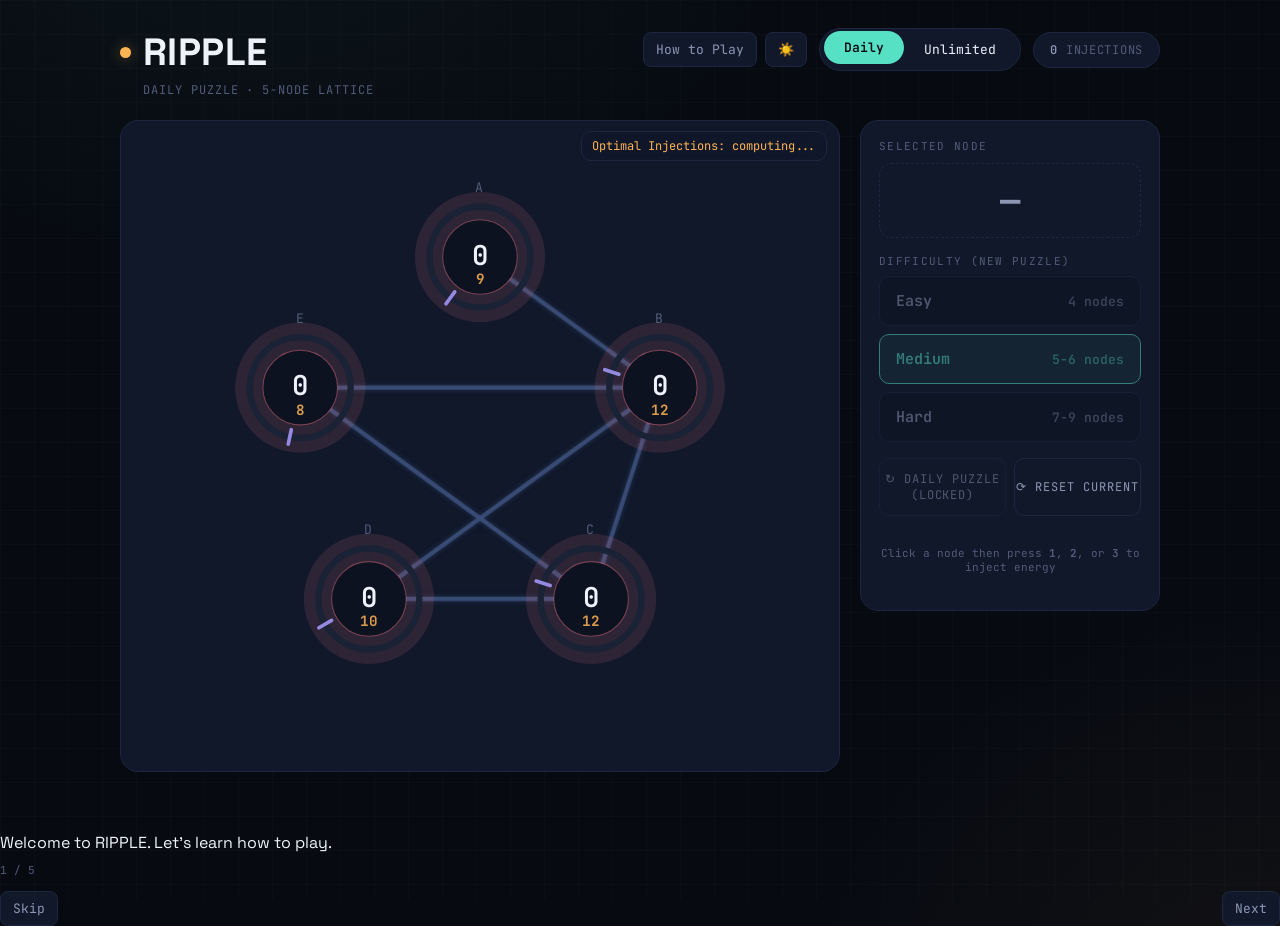
==== commit 1f49b1d0: "fixed light animation glitch" ====
--- a/index.html
+++ b/index.html
@@ -5,6 +5,15 @@
 <meta name="viewport" content="width=device-width, initial-scale=1.0">
 <title>RIPPLE</title>
 <link rel="stylesheet" href="styles.css">
+<!-- Google tag (gtag.js) -->
+<script async src="https://www.googletagmanager.com/gtag/js?id=G-VKK63KSQCD"></script>
+<script>
+  window.dataLayer = window.dataLayer || [];
+  function gtag(){dataLayer.push(arguments);}
+  gtag('js', new Date());
+
+  gtag('config', 'G-VKK63KSQCD');
+</script>
 </head>
 <body>
 
@@ -69,20 +78,6 @@
         </div>
 
         <p class="energy-hint">Click a node then press <strong>1</strong>, <strong>2</strong>, or <strong>3</strong> to inject energy</p>
-        
-        <div class="message" id="message">Select a node to begin calibration.</div>
-        
-        <p class="section-label" style="margin-bottom:8px;">Legend</p>
-        <div class="legend">
-          <div><span class="swatch" style="background:var(--cyan);box-shadow:0 0 6px var(--cyan-soft)"></span> matched · exact</div>
-          <div><span class="swatch" style="background:var(--amber);box-shadow:0 0 6px var(--amber-soft)"></span> close · off by 1</div>
-          <div><span class="swatch" style="background:var(--coral);box-shadow:0 0 6px var(--coral-soft)"></span> off-target · off by 2+</div>
-          <div><span class="swatch" style="background:var(--violet);border-radius:2px;"></span> target marker on dial</div>
-        </div>
-        
-        <p class="section-label" style="margin-bottom:8px;">Injection log</p>
-        <div class="log" id="log"><div class="empty">No injections yet</div></div>
-        <div class="counter" id="counter">0 injections</div>
       </div>
     </div>
   </div>
@@ -173,7 +168,6 @@
 let target = {}, state = {}, maxScale = 1;
 let selected = null;
 let injections = 0;
-let log = [];
 let alreadySolved = false;
 let tutorialActive = false;
 let tutorialStep = 0;
@@ -593,8 +587,6 @@
 
   document.getElementById("selreadout").textContent = n;
   document.getElementById("selreadout").classList.add("armed");
-  setMessage(`Node ${n} selected. Press 1, 2, or 3 to inject energy.`);
-
   updateMobileControlsVisibility();
 }
 
@@ -608,12 +600,9 @@
 
   document.getElementById("selreadout").textContent = "—";
   document.getElementById("selreadout").classList.remove("armed");
-  setMessage("Select a node to begin calibration.");
 
   updateMobileControlsVisibility();
 }
-
-function setMessage(msg){ document.getElementById("message").textContent = msg; }
 
 function flashNode(n){
   const g = svgNodes.querySelector(`[data-id="${n}"]`);
@@ -653,13 +642,6 @@
 
 function logInjection(node, value){
   injections++;
-  log.unshift({node, value});
-  if(log.length > 6) log.pop();
-  const el = document.getElementById("log");
-  el.innerHTML = log.map(item =>
-    `<div><span class="n">${item.node}</span><span>+${item.value} energy</span></div>`
-  ).join("");
-  document.getElementById("counter").textContent = injections + (injections === 1 ? " injection" : " injections");
   document.getElementById("headerInjections").textContent = injections;
 }
 
@@ -676,6 +658,7 @@
   }
   for(const n of reach){
     const d = dist[n];
+    if (contribution(value, d) === 0) continue; // Skip nodes with no value change
     setTimeout(() => {
       state[n] += contribution(value, d);
       updateNodeVisual(n);
@@ -692,10 +675,7 @@
   setTimeout(() => {
     if(solved() && !alreadySolved){
       alreadySolved = true;
-      setMessage("Calibrated — every node matches its target.");
       showCongrats();
-    } else if(!solved()){
-      setMessage(`Injected ${value} energy at node ${node}.`);
     }
   }, maxDist * 230 + 80);
 }
@@ -732,7 +712,6 @@
     currentMode,
     currentDifficulty,
     injections,
-    log,
     alreadySolved,
     state,
   };
@@ -793,7 +772,6 @@
  
   state = gameState.state;
   injections = gameState.injections;
-  log = gameState.log;
   alreadySolved = gameState.alreadySolved;
  
   maxScale = Math.max(...Object.values(target), 1) * 1.25 || 10;
@@ -802,18 +780,12 @@
   if (nodeCountEl) nodeCountEl.textContent = LABELS.length;
   const modeText = currentMode === "daily" ? "Daily Puzzle" : "Unlimited Mode";
   document.getElementById("modeTitle").textContent = `${modeText} · ${LABELS.length}-node lattice`;
- 
-  document.getElementById("log").innerHTML = log.length
-    ? log.map(item => `<div><span class="n">${item.node}</span><span>+${item.value} energy</span></div>`).join("")
-    : `<div class="empty">No injections yet</div>`;
-  document.getElementById("counter").textContent = injections + (injections === 1 ? " injection" : " injections");
   document.getElementById("headerInjections").textContent = injections;
  
   requestAnimationFrame(() => {
     buildGraphDOM();
     requestAnimationFrame(() => {
       updateAll();
-      setMessage("Game progress loaded!");
       computeOptimalAsync();
     });
   });
@@ -847,7 +819,6 @@
 });
 document.getElementById("newpuzzle").addEventListener("click", () => {
   if (currentMode === "daily") {
-    setMessage("Daily puzzle is fixed. It updates at 3 AM EST.");
     return;
   }
   saveGameState();
@@ -860,7 +831,6 @@
 document.getElementById("modalNewPuzzle").addEventListener("click", () => {
   hideCongrats();
   if (currentMode === "daily") {
-    setMessage("Daily puzzle completed! Come back tomorrow at 3 AM EST for the next one.");
     return;
   }
   animatePuzzleTransition(resetGame);
@@ -889,7 +859,6 @@
   
   deselectNode();
   injections = 0;
-  log = [];
   alreadySolved = false;
   hideCongrats();
 
@@ -901,16 +870,11 @@
   document.getElementById("headerInjections").textContent = "0";
   document.getElementById("selreadout").textContent = "—";
   document.getElementById("selreadout").classList.remove("armed");
-  document.getElementById("log").innerHTML = `<div class="empty">No injections yet</div>`;
-  document.getElementById("counter").textContent = "0 injections";
   
-  setMessage(`Puzzle reset — same targets. Select a node to begin again.`);
   updateAll();
   updateMobileControlsVisibility();
 }
 function startTutorial() {
-  console.log("START TUTORIAL CALLED");
-
   tutorialActive = true;
   tutorialStep = 0;
 
@@ -967,7 +931,6 @@
   document.querySelectorAll(".tutorial-highlight")
     .forEach(el => el.classList.remove("tutorial-highlight"));
 
-  localStorage.setItem("seenTutorial", "true");
 }
 
 function resetGame(){
@@ -1018,7 +981,6 @@
  
   deselectNode();
   injections = 0;
-  log = [];
   alreadySolved = false;
   hideCongrats();
  
@@ -1028,15 +990,10 @@
   document.getElementById("headerInjections").textContent = "0";
   document.getElementById("selreadout").textContent = "—";
   document.getElementById("selreadout").classList.remove("armed");
-  document.getElementById("log").innerHTML = `<div class="empty">No injections yet</div>`;
-  document.getElementById("counter").textContent = "0 injections";
  
   const modeText = currentMode === "daily" ? "Daily Puzzle" : "Unlimited Mode";
   document.getElementById("modeTitle").textContent =
-    `${modeText} · ${n}-node lattice`;
- 
-  setMessage(`${currentMode.toUpperCase()} • ${currentDifficulty} • ${n} nodes. Select a node to begin.`);
- 
+    `${modeText} · ${n}-node lattice`; 
   updateAll();
   updateMobileControlsVisibility();
 }
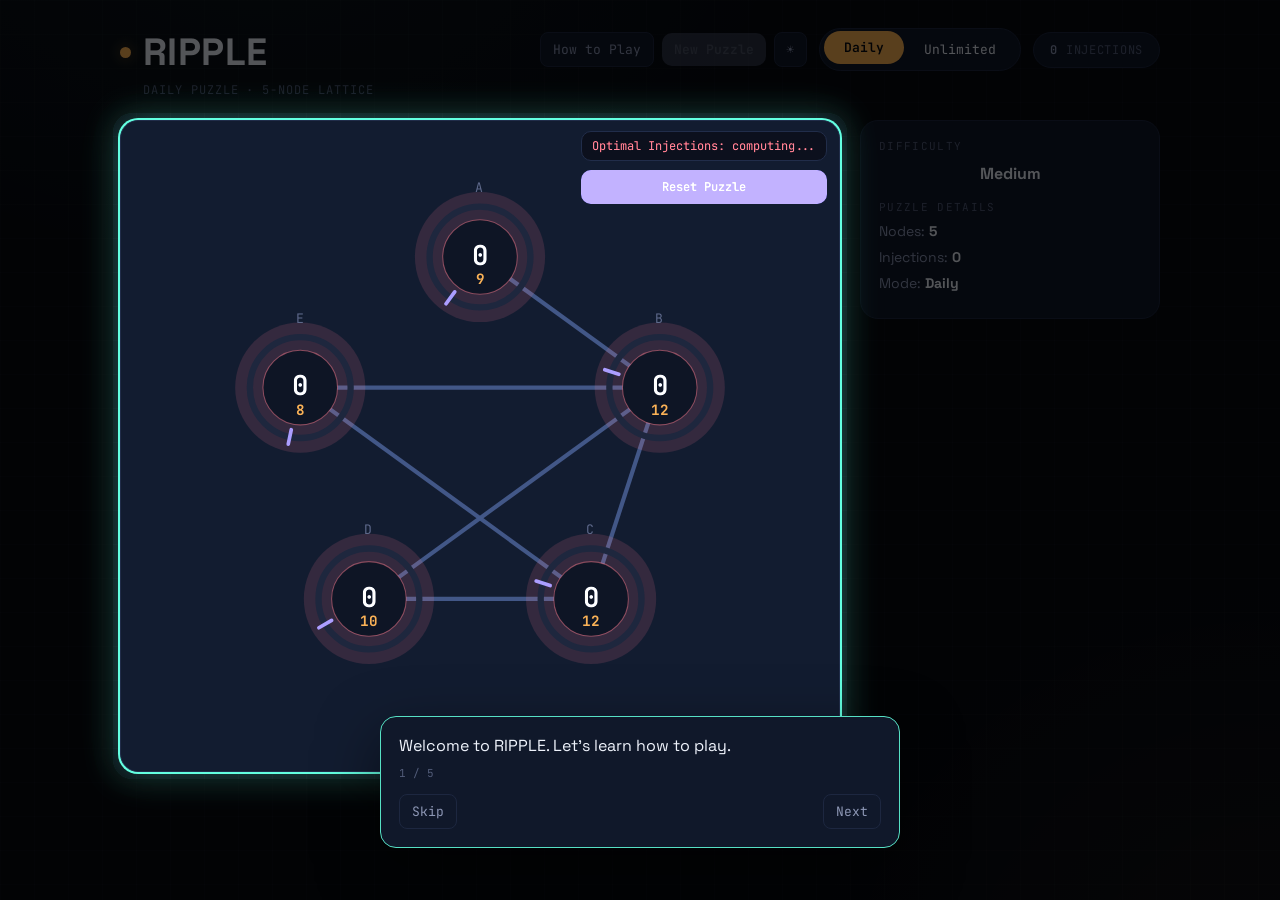
==== commit eff0d594: "updated UI" ====
--- a/index.html
+++ b/index.html
@@ -26,6 +26,7 @@
         <div style="display:flex; gap:12px; align-items:center;">
           <div class="top-controls">
             <button class="top-btn" id="howtoBtn">How to Play</button>
+            <button class="top-btn" id="newPuzzleBtn" disabled>New Puzzle</button>
             <button class="top-btn" id="themeToggle">☀️</button>
           </div>
           <div class="mode-toggle" id="modeToggle">
@@ -37,9 +38,13 @@
       </header>
   <div class="layout">
     <div class="card graph-card">
+      <div id="optimalDisplayContainer">
         <div id="optimalDisplay">
           Optimal Injections: —
         </div>
+        <button class="reset-btn" id="resetCurrent">Reset Puzzle</button>
+      </div>
+        
       <svg id="svg" viewBox="0 0 600 600">
         <g id="edges"></g>
         <g id="nodes"></g>
@@ -53,31 +58,14 @@
 
     <div class="panel">
       <div class="card">
-        <p class="section-label">Selected node</p>
-        <div class="selected-readout" id="selreadout">—</div>
-        
-        <p class="section-label" style="margin:16px 0 8px;">Difficulty (New Puzzle)</p>
-        <div class="difficulty-select" id="difficultySelect">
-          <button class="difficulty-btn active" data-diff="easy">
-            <span>Easy</span>
-            <span class="nodes">4 nodes</span>
-          </button>
-          <button class="difficulty-btn" data-diff="medium">
-            <span>Medium</span>
-            <span class="nodes">5-6 nodes</span>
-          </button>
-          <button class="difficulty-btn" data-diff="hard">
-            <span>Hard</span>
-            <span class="nodes">7-9 nodes</span>
-          </button>
-        </div>
-
-        <div style="display:flex; gap:8px; margin-bottom:12px;">
-            <button class="newpuzzle" id="newpuzzle" style="flex:1">↻ New Puzzle</button>
-            <button class="newpuzzle" id="resetCurrent" style="flex:1">⟳ Reset Current</button>
-        </div>
-
-        <p class="energy-hint">Click a node then press <strong>1</strong>, <strong>2</strong>, or <strong>3</strong> to inject energy</p>
+        <p class="section-label">Difficulty</p>
+        <div class="difficulty-display" id="difficultyDisplay">Medium</div>
+        <p class="section-label" style="margin:16px 0 8px;">Puzzle Details</p>
+        <ul class="puzzle-details">
+          <li>Nodes: <span id="nodeCount">?</span></li>
+          <li>Injections: <span id="injectionCount">0</span></li>
+          <li>Mode: <span id="currentMode">Daily</span></li>
+        </ul>
       </div>
     </div>
   </div>
@@ -105,7 +93,7 @@
 </div>
 <div class="howto-backdrop" id="howtoBackdrop"></div>
 <div class="howto-popover" id="howtoPopover">
-    <h3 style="margin:0 0 12px 0; color:var(--cyan);">How to Play RIPPLE</h3>
+    <h3 style="margin:0 0 12px 0; color:var(--amber);">How to Play RIPPLE</h3>
     <p><strong>Goal:</strong> Make every node's energy match its target value.</p>
     <ul style="padding-left:18px; margin:12px 0;">
       <li>Click a node to select it</li>
@@ -125,7 +113,7 @@
     margin-top:12px;
     width:100%;
     padding:10px;
-    background:var(--cyan);
+    background:var(--amber);
     color:#070a11;
     border:none;
     border-radius:8px;
@@ -135,6 +123,19 @@
 >
   Got it
 </button>
+</div>
+<div class="new-puzzle-backdrop" id="newPuzzleBackdrop">
+  <div class="new-puzzle-popover" id="newPuzzlePopover">
+    <h3>Create a New Puzzle</h3>
+    <p>Select difficulty:</p>
+    <div class="difficulty-select">
+      <button class="difficulty-btn" data-diff="easy">Easy (4 Nodes)</button>
+      <button class="difficulty-btn" data-diff="medium">Medium (5-6 Nodes)</button>
+      <button class="difficulty-btn" data-diff="hard">Hard (7-9 Nodes)</button>
+    </div>
+    <button class="create-btn" id="createNewPuzzleBtn">Create Puzzle</button>
+    <button class="close-btn" id="closeNewPuzzleBtn">Cancel</button>
+  </div>
 </div>
 <script src="solver.js"></script>
 <script>
@@ -547,7 +548,7 @@
   modalShareBtn.style.display = currentMode === "daily" ? "block" : "none";
   const modalNewBtn = document.getElementById("modalNewPuzzle");
   if (currentMode === "daily") {
-    modalNewBtn.textContent = "✅ Daily Complete";
+    modalNewBtn.textContent = "Daily Complete";
     modalNewBtn.style.pointerEvents = "none";
     modalNewBtn.style.opacity = "0.6";
   } else {
@@ -585,8 +586,6 @@
   const nodeEl = document.querySelector(`.node[data-id="${n}"]`);
   if (nodeEl) nodeEl.classList.add("selected");
 
-  document.getElementById("selreadout").textContent = n;
-  document.getElementById("selreadout").classList.add("armed");
   updateMobileControlsVisibility();
 }
 
@@ -597,9 +596,6 @@
   document.querySelectorAll(".node").forEach(g => {
     g.classList.remove("selected");
   });
-
-  document.getElementById("selreadout").textContent = "—";
-  document.getElementById("selreadout").classList.remove("armed");
 
   updateMobileControlsVisibility();
 }
@@ -678,6 +674,7 @@
       showCongrats();
     }
   }, maxDist * 230 + 80);
+  updatePuzzleDetails();
 }
 
 // Mode Toggle
@@ -685,6 +682,11 @@
 function updateUILockState(){
   const isDaily = currentMode === "daily";
   
+  const newPuzzleBtn = document.getElementById("newPuzzleBtn");
+  if (newPuzzleBtn) {
+    newPuzzleBtn.disabled = isDaily;
+  }
+
   // Difficulty buttons
   document.querySelectorAll('.difficulty-btn').forEach(b => {
     const isMedium = b.dataset.diff === "medium";
@@ -698,13 +700,6 @@
     }
   });
 
-  // New Puzzle button
-  const newPuzzleBtn = document.getElementById("newpuzzle");
-  if (newPuzzleBtn) {
-    newPuzzleBtn.style.pointerEvents = isDaily ? "none" : "auto";
-    newPuzzleBtn.style.opacity = isDaily ? "0.5" : "1";
-    newPuzzleBtn.textContent = isDaily ? "↻ Daily Puzzle (Locked)" : "↻ New Puzzle";
-  }
 }
 // Save the current game state to localStorage
 function saveGameState() {
@@ -790,6 +785,7 @@
     });
   });
   updateMobileControlsVisibility();
+  updatePuzzleDetails();
 }
 
 // Call saveGameState whenever the game state changes
@@ -806,6 +802,7 @@
     updateUILockState();
 
     animatePuzzleTransition(resetGame);
+    updatePuzzleDetails();
   });
 });
 // Difficulty buttons
@@ -817,12 +814,21 @@
     currentDifficulty = btn.dataset.diff;
   });
 });
-document.getElementById("newpuzzle").addEventListener("click", () => {
-  if (currentMode === "daily") {
-    return;
-  }
-  saveGameState();
-  animatePuzzleTransition(resetGame);
+document.getElementById('newPuzzleBtn').addEventListener('click', () => {
+  if (currentMode === 'daily') return;
+  document.getElementById('newPuzzleBackdrop').classList.add('show');
+});
+
+document.getElementById('closeNewPuzzleBtn').addEventListener('click', () => {
+  document.getElementById('newPuzzleBackdrop').classList.remove('show');
+});
+
+document.getElementById('createNewPuzzleBtn').addEventListener('click', () => {
+  const selectedDiff = document.querySelector('.difficulty-btn.active');
+  if (!selectedDiff) return;
+  currentDifficulty = selectedDiff.dataset.diff;
+  document.getElementById('newPuzzleBackdrop').classList.remove('show');
+  resetGame();
 });
 document.getElementById("resetCurrent")
   .addEventListener("click", () => {
@@ -868,11 +874,10 @@
   });
 
   document.getElementById("headerInjections").textContent = "0";
-  document.getElementById("selreadout").textContent = "—";
-  document.getElementById("selreadout").classList.remove("armed");
   
   updateAll();
   updateMobileControlsVisibility();
+  updatePuzzleDetails();
 }
 function startTutorial() {
   tutorialActive = true;
@@ -988,14 +993,13 @@
   if (nodeCountEl) nodeCountEl.textContent = n;
  
   document.getElementById("headerInjections").textContent = "0";
-  document.getElementById("selreadout").textContent = "—";
-  document.getElementById("selreadout").classList.remove("armed");
  
   const modeText = currentMode === "daily" ? "Daily Puzzle" : "Unlimited Mode";
   document.getElementById("modeTitle").textContent =
     `${modeText} · ${n}-node lattice`; 
   updateAll();
   updateMobileControlsVisibility();
+  updatePuzzleDetails();
 }
 
 updateUILockState();
@@ -1044,6 +1048,24 @@
     }
   });
 });
+document.querySelectorAll('.energy-btn').forEach(btn => {
+  btn.addEventListener('click', () => {
+    const value = parseInt(btn.dataset.value, 10);
+    if (selected) inject(selected, value);
+  });
+});
+
+function updateEnergyButtons() {
+  const buttons = document.querySelectorAll('.energy-btn');
+  buttons.forEach(btn => {
+    btn.disabled = !selected;
+  });
+}
+function updatePuzzleDetails() {
+  document.getElementById("nodeCount").textContent = LABELS.length;
+  document.getElementById("injectionCount").textContent = injections;
+  document.getElementById("currentMode").textContent = currentMode === "daily" ? "Daily" : "Unlimited";
+}
 window.addEventListener("DOMContentLoaded", () => {
   const nextBtn = document.getElementById("tutorialNext");
   const skipBtn = document.getElementById("tutorialSkip");
--- a/styles.css
+++ b/styles.css
@@ -16,6 +16,8 @@
   --coral:#ff7a8a;
   --coral-soft:rgba(255,122,138,0.16);
   --violet:#a99bff;
+  --violet-soft: rgba(169, 155, 255, 0.16);
+  --cyan-border: rgba(86,224,196,0.4);
 }
 
 /* Light mode override */
@@ -114,7 +116,7 @@
     transform .2s ease;
 }
 .mode-btn.active {
-  background: var(--cyan);
+  background: var(--amber);
   color: #070a11;
   font-weight: 600;
   transform:translateY(-2px);
@@ -150,13 +152,13 @@
   position:relative;
   width:100%; max-width:360px;
   background:var(--panel);
-  border:1px solid rgba(86,224,196,0.35);
+  border:1px solid var(--amber-soft);
   border-radius:20px;
   padding:34px 32px 28px;
   text-align:center;
   transform:scale(0.92) translateY(6px);
   transition:transform 0.25s cubic-bezier(.2,.8,.2,1);
-  box-shadow:0 0 70px rgba(86,224,196,0.14);
+  box-shadow:0 0 70px var(--amber-soft);
 }
 .modal-backdrop.show .modal-card{ transform:scale(1) translateY(0); }
 
@@ -172,9 +174,9 @@
 .modal-icon{
   width:52px; height:52px; margin:0 auto 16px;
   border-radius:50%;
-  background:var(--cyan-soft);
-  border:1px solid rgba(86,224,196,0.4);
-  color:var(--cyan);
+  background:var(--amber-soft);
+  border:1px solid var(--amber-soft);
+  color:var(--amber);
   display:flex; align-items:center; justify-content:center;
   font-size:24px;
 }
@@ -202,9 +204,9 @@
   font-size:12px; letter-spacing:0.06em; text-transform:uppercase;
   padding:13px 0;
   border-radius:10px;
-  border:1px solid rgba(86,224,196,0.4);
+  border:1px solid var(--amber-soft);
   background:rgba(86,224,196,0.08);
-  color:var(--cyan);
+  color:var(--amber);
   cursor:pointer;
   transition:background 0.2s;
 }
@@ -235,7 +237,6 @@
 .edge{
   stroke:#3c4f7a;
   stroke-width:4;
-  filter: drop-shadow(0 0 3px rgba(60,79,122,0.5));
   opacity: 0;
   transform: translateY(-8px);
   transition:stroke 0.25s, stroke-width 0.25s;
@@ -243,9 +244,7 @@
 .edge.active{ 
     stroke:var(--amber); 
     stroke-width:6;
-    filter:
-    drop-shadow(0 0 6px var(--amber))
-    drop-shadow(0 0 12px var(--amber));
+    filter: drop-shadow(0 0 8px var(--amber));
 }
 .edge.visible {
     opacity: 0.95;
@@ -320,7 +319,7 @@
 .pulse-dot{
   fill:var(--amber);
   filter:drop-shadow(0 0 5px var(--amber));
-  transition:cx linear, cy linear, opacity linear;
+  transition:transform linear, opacity linear;
 }
 
 /* panel */
@@ -377,8 +376,8 @@
 }
 
 .difficulty-btn.active{
-  border-color:var(--cyan);
-  color:var(--cyan);
+  border-color:var(--amber);
+  color:var(--amber);
   background:rgba(86,224,196,0.12);
 }
 
@@ -444,7 +443,7 @@
 .share-btn {
   width: 100%;
   padding: 12px;
-  background: var(--cyan);
+  background: var(--amber);
   color: #070a11;
   border: none;
   border-radius: 10px;
@@ -472,9 +471,9 @@
 }
 
 .top-btn:hover {
-  background: var(--cyan);
+  background: var(--violet);
   color: #070a11;
-  border-color: var(--cyan);
+  border-color: var(--violet);
 }
 
 .howto-popover {
@@ -485,7 +484,7 @@
   transform: translate(-50%, -50%) scale(.8);
 
   background: var(--panel);
-  border: 1px solid var(--cyan);
+  border: 1px solid var(--amber);
   border-radius: 16px;
 
   padding: 24px;
@@ -632,18 +631,13 @@
 /* Mobile controls styling */
 /* Mobile controls styling */
 .mobile-controls {
-
   margin-top: 12px;
-
   display: none;
   gap: 14px;
-
   padding: 10px 12px;
   border-radius: 14px;
-
-  background: rgba(16, 24, 42, 0.85);
+  background: rgba(10, 14, 24, 0.97);
   border: 1px solid var(--amber);
-  backdrop-filter: blur(10px);
 }
 
 /* ONLY show on mobile AND when node is selected */
@@ -678,13 +672,13 @@
 
 .mobile-btn:active {
   transform: scale(0.95);
-  background: var(--cyan);
+  background: var(--amber);
   color: #070a11;
-  border-color: var(--cyan);
+  border-color: var(--amber);
 }
 
 .mobile-btn:hover {
-  background: var(--cyan); /* Match hover effect with other buttons */
+  background: var(--violet); /* Match hover effect with other buttons */
   color: #070a11;
 }
 
@@ -748,17 +742,25 @@
   }
 }/* Default (Dark Mode) */
 #optimalDisplay {
+  font-family: 'JetBrains Mono', monospace;
+  font-size: clamp(10px, 1.2vw, 12px);
+  color: var(--coral);
+  background: rgba(10, 14, 24, 0.92);
+  border: 1px solid var(--panel-edge);
+  padding: 6px 10px;
+  border-radius: 10px;
+  white-space: nowrap;
+}
+#optimalDisplayContainer {
   position: absolute;
   top: 10px;
   right: 12px;
-  font-family: 'JetBrains Mono', monospace;
-  font-size: 12px;
-  color: var(--amber); /* Text color for dark mode */
-  background: rgba(16, 24, 42, 0.7); /* Background for dark mode */
-  border: 1px solid var(--panel-edge); /* Border for dark mode */
-  padding: 6px 10px;
-  border-radius: 10px;
-  backdrop-filter: blur(8px);
+}
+@media (max-width: 768px) {
+  #optimalDisplayContainer {
+    top: 6px;
+    right: 8px;
+  }
 }
 
 /* Light Mode Override */
@@ -766,4 +768,279 @@
   color: var(--coral); /* Text color for light mode */
   background: rgba(240, 240, 240, 0.9); /* Background for light mode */
   border: 1px solid var(--panel-edge); /* Border for light mode */
-}+}
+/* =========================
+   WORDLE-STYLE TUTORIAL
+   ========================= */
+
+   .tutorial-overlay {
+    position: fixed;
+    inset: 0;
+    z-index: 2000;
+  
+    display: flex;
+    align-items: flex-end;
+    justify-content: center;
+  
+    pointer-events: none;
+  }
+  
+  .tutorial-overlay.hidden {
+    display: none;
+  }
+  .tutorial-box {
+    width: min(420px, 90vw);
+    background: var(--panel);
+    border: 1px solid var(--panel-edge);
+    border-radius: 14px;
+    padding: 18px;
+    box-shadow: 0 20px 60px rgba(0,0,0,0.4);
+  }
+  
+  .tutorial-highlight {
+    outline: 3px solid var(--cyan);
+    box-shadow: 0 0 25px var(--cyan-soft);
+    border-radius: 10px;
+    position: relative;
+    z-index: 10000;
+  }
+  .tutorial-card {
+    position: relative;
+  
+    width: min(520px, calc(100vw - 32px));
+  
+    margin-bottom: 28px;
+  
+    background: var(--panel);
+    border: 1px solid var(--cyan);
+  
+    border-radius: 18px;
+  
+    padding: 22px;
+  
+    pointer-events: auto;
+  
+    box-shadow:
+      0 20px 60px rgba(0,0,0,.45);
+  
+    animation: tutorialSlideUp .35s cubic-bezier(.2,.8,.2,1);
+  }
+  @keyframes tutorialSlideUp {
+    from {
+      opacity: 0;
+      transform: translateY(40px);
+    }
+  
+    to {
+      opacity: 1;
+      transform: translateY(0);
+    }
+  }
+  .graph-card.tutorial-focus {
+    position: relative;
+    z-index: 2100;
+  }
+
+  .tutorial-overlay.hidden{
+    display:none;
+  }
+  
+  /* Graph stays bright */
+.graph-card.tutorial-focus {
+  position: relative;
+  z-index: 2100;
+
+  box-shadow:
+    0 0 0 2px var(--cyan),
+    0 0 40px rgba(86,224,196,.35);
+
+  filter: brightness(1.15);
+}
+
+/* Tutorial card at bottom */
+.tutorial-card {
+  position: fixed;
+
+  left: 50%;
+  bottom: 24px;
+
+  transform: translateX(-50%);
+
+  width: min(520px, calc(100vw - 24px));
+
+  background: var(--panel);
+  border: 1px solid var(--cyan);
+  border-radius: 16px;
+
+  padding: 18px;
+
+  z-index: 2200;
+
+  box-shadow: 0 20px 60px rgba(0,0,0,.5);
+}
+
+@media (max-width:768px) {
+  .tutorial-card {
+    width: calc(100vw - 16px);
+    bottom: 12px;
+  }
+}
+  
+  .graph-card.tutorial-focus::after{
+    content:"";
+    position:absolute;
+    inset:-8px;
+  
+    border-radius:20px;
+  
+    box-shadow:
+      0 0 0 9999px rgba(0,0,0,.65),
+      0 0 30px rgba(86,224,196,.45);
+  
+    pointer-events:none;
+  }
+  #newPuzzleBtn {
+    background: var(--amber);
+    color: var(--hi);
+    border: none;
+    border-radius: 10px;
+    font-family: 'JetBrains Mono', monospace;
+    font-weight: 600;
+    cursor: pointer;
+    opacity: 1;
+    pointer-events: auto;
+  }
+  
+  #newPuzzleBtn[disabled] {
+    background: var(--dim);
+    color: var(--mid);
+    cursor: not-allowed;
+    opacity: 0.5;
+  }
+  .new-puzzle-backdrop {
+    position: fixed;
+    inset: 0;
+    background: rgba(0, 0, 0, 0.55);
+    backdrop-filter: blur(4px);
+    opacity: 0;
+    visibility: hidden;
+    transition: opacity 0.25s ease;
+    z-index: 998;
+    pointer-events: none;
+  }
+  
+  .new-puzzle-backdrop.show {
+    opacity: 1;
+    visibility: visible;
+    pointer-events: auto;
+  }
+  
+  .new-puzzle-popover {
+    position: fixed;
+    top: 50%;
+    left: 50%;
+    transform: translate(-50%, -50%);
+    background: var(--panel);
+    border: 1px solid var(--amber);
+    border-radius: 16px;
+    padding: 24px;
+    max-width: 420px;
+    width: calc(100% - 32px);
+    z-index: 999;
+    box-shadow: 0 20px 60px rgba(0, 0, 0, 0.45);
+  }
+  .reset-btn {
+    margin-top: 9px;
+    width: 100%;
+    padding: 9px;
+    background: var(--violet);
+    color: var(--hi);
+    border: none;
+    border-radius: 10px;
+    font-family: 'JetBrains Mono', monospace;
+    font-weight: 500;
+    font-size: 12px;
+    cursor: pointer;
+  }
+  [data-theme="dark"] .reset-btn {
+    color: var(--hi); /* Use a darker color for the font in light mode */
+  }
+  .difficulty-display {
+    font-size: 16px;
+    font-weight: bold;
+    color: var(--hi);
+    text-align: center;
+    margin-bottom: 12px;
+  }
+  
+  .energy-buttons {
+    display: flex;
+    gap: 8px;
+    justify-content: center;
+  }
+  
+  .energy-btn {
+    padding: 16px 24px;
+    font-size: 18px;
+    font-weight: bold;
+    background: var(--amber);
+    color: var(--hi);
+    border: none;
+    border-radius: 12px;
+    cursor: pointer;
+    transition: all 0.2s ease;
+  }
+  
+  .energy-btn:disabled {
+    background: var(--dim);
+    color: var(--mid);
+    cursor: not-allowed;
+  }
+  
+  .energy-btn:hover:not(:disabled) {
+    background: var(--violet);
+    color: #070a11;
+  }
+  .puzzle-details {
+    list-style: none;
+    padding: 0;
+    margin: 0;
+    font-size: 14px;
+    color: var(--mid);
+  }
+  
+  .puzzle-details li {
+    margin-bottom: 8px;
+  }
+  
+  .puzzle-details span {
+    font-weight: bold;
+    color: var(--hi);
+  }
+  .create-btn, .close-btn {
+    width: 100%;
+    padding: 12px;
+    background: var(--amber);
+    color: #070a11;
+    border: none;
+    border-radius: 10px;
+    font-family: 'JetBrains Mono', monospace;
+    font-weight: 600;
+    cursor: pointer;
+    margin-top: 8px;
+    transition: background 0.2s ease;
+  }
+  
+  .create-btn:hover, .close-btn:hover {
+    background: var(--amber);
+  }
+  
+  .close-btn {
+    background: var(--panel);
+    color: var(--mid);
+    border: 1px solid var(--panel-edge);
+  }
+  
+  .close-btn:hover {
+    background: rgba(240, 240, 240, 0.9);
+  }
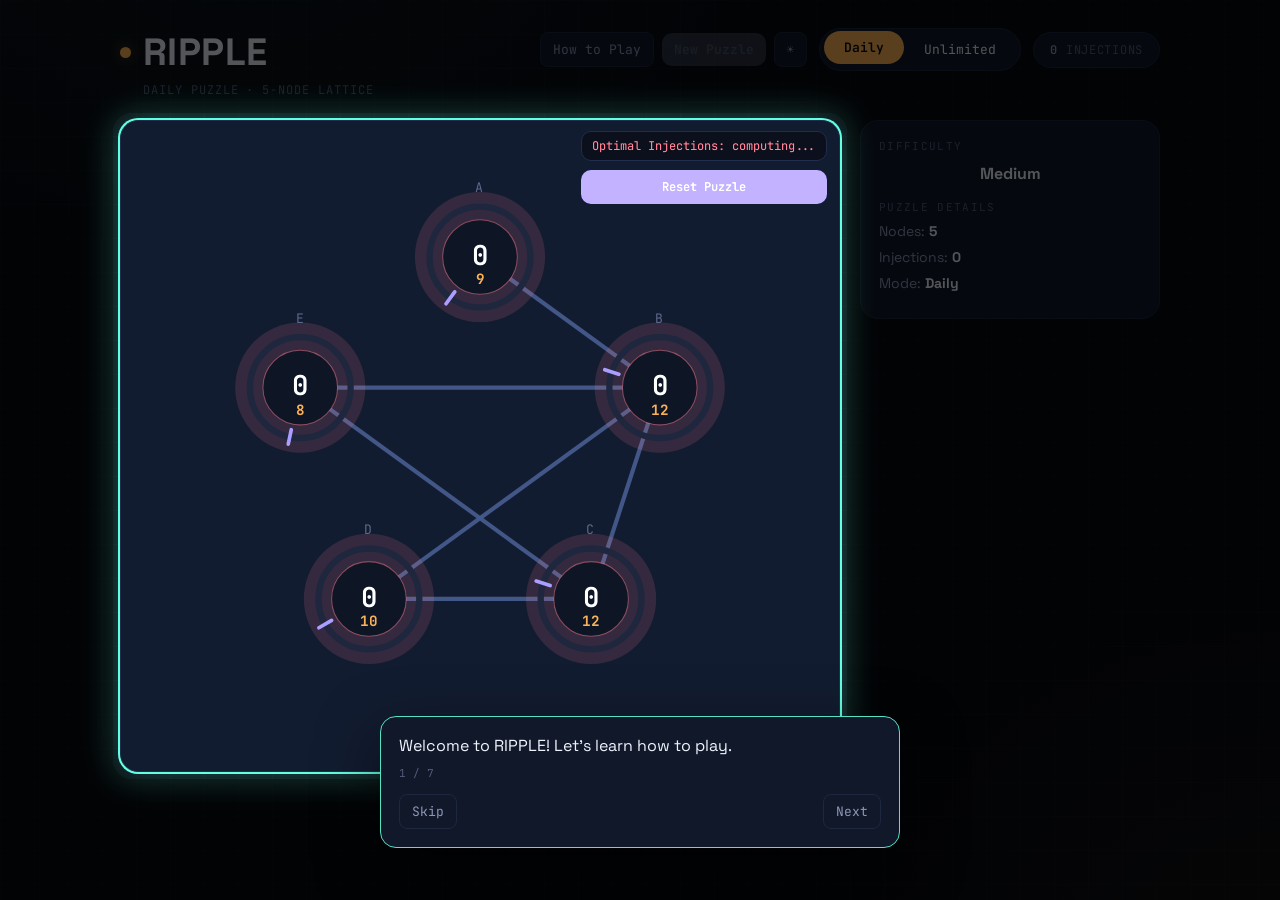
==== commit 7b26b51e: "better tutorial" ====
--- a/index.html
+++ b/index.html
@@ -93,36 +93,57 @@
 </div>
 <div class="howto-backdrop" id="howtoBackdrop"></div>
 <div class="howto-popover" id="howtoPopover">
-    <h3 style="margin:0 0 12px 0; color:var(--amber);">How to Play RIPPLE</h3>
-    <p><strong>Goal:</strong> Make every node's energy match its target value.</p>
-    <ul style="padding-left:18px; margin:12px 0;">
-      <li>Click a node to select it</li>
-      <li>Press <strong>1</strong>, <strong>2</strong>, or <strong>3</strong> to inject energy</li>
-      <li>Energy ripples outward through connected nodes (stronger when closer)</li>
-      <li>Green = Perfect match</li>
-      <li>Yellow = Off by 1</li>
-      <li>Red = Off by 2+</li>
-    </ul>
-    <p><strong>Daily Mode:</strong> One puzzle per day. Medium difficulty. Updates at 3 AM EST.</p>
-    <button
-  onclick="
-    document.getElementById('howtoPopover').classList.remove('show');
-    document.getElementById('howtoBackdrop').classList.remove('show');
-  "
-  style="
-    margin-top:12px;
-    width:100%;
-    padding:10px;
-    background:var(--amber);
-    color:#070a11;
-    border:none;
-    border-radius:8px;
-    cursor:pointer;
-    font-weight:600;
-  "
->
-  Got it
-</button>
+      <h3 style="margin:0 0 12px 0; color:var(--amber);">How to Play RIPPLE</h3>
+      <p><strong>Goal:</strong> Make every node's energy match its target value.</p>
+      <ul style="padding-left:18px; margin:12px 0;">
+        <li>Click a node to select it.</li>
+        <li>Press <strong>1</strong>, <strong>2</strong>, or <strong>3</strong> to inject energy.</li>
+        <li>Energy ripples outward through connected nodes — the strength decays with distance from the source.</li>
+        <li>That decay means nearer nodes receive more of the injected energy; farther nodes receive less.</li>
+      </ul>
+      <p style="margin-top:6px;">
+        To help understand this, the tutorial can highlight the paths a ripple travels from the source. Highlighted paths show which edges contribute energy to a node — if all contributing paths deliver the right total, the node becomes correct.
+      </p>
+     <p><strong>Daily Mode:</strong> One puzzle per day. Medium difficulty. Updates at 3 AM EST.</p>
+    <div style="display: flex; gap: 12px; margin-top: 12px;">
+      <button
+        onclick="
+          document.getElementById('howtoPopover').classList.remove('show');
+          document.getElementById('howtoBackdrop').classList.remove('show');
+        "
+        style="
+          flex: 1;
+          padding: 10px;
+          background: var(--amber);
+          color: #070a11;
+          border: none;
+          border-radius: 8px;
+          cursor: pointer;
+          font-weight: 600;
+        "
+      >
+        Got it
+      </button>
+      <button
+        onclick="
+          document.getElementById('howtoPopover').classList.remove('show');
+          document.getElementById('howtoBackdrop').classList.remove('show');
+          startTutorial();
+        "
+        style="
+          flex: 1;
+          padding: 10px;
+          background: var(--cyan);
+          color: #070a11;
+          border: none;
+          border-radius: 8px;
+          cursor: pointer;
+          font-weight: 600;
+        "
+      >
+        Play Tutorial
+      </button>
+    </div>
 </div>
 <div class="new-puzzle-backdrop" id="newPuzzleBackdrop">
   <div class="new-puzzle-popover" id="newPuzzlePopover">
@@ -177,26 +198,35 @@
 
 const tutorialSteps = [
   {
-    text: "Welcome to RIPPLE. Let's learn how to play.",
+    text: "Welcome to RIPPLE! Let's learn how to play.",
     highlight: null
   },
   {
-    text: "Click a node to select it.",
+    text: "This is the lattice. Each circle is a node. Click a node to select it.",
     highlight: ".node"
   },
   {
-    text: "Press 1, 2, or 3 to inject energy.",
+    text: "Use the buttons below or press 1, 2, or 3 to inject energy into the selected node.",
     highlight: ".mobile-controls"
   },
   {
-    text: "Energy ripples across connected nodes.",
+    text: "Energy ripples outward through connected nodes. Stronger ripples occur closer to the source.",
     highlight: "svg"
   },
   {
-    text: "Match all node values to their targets to win.",
+    text: "Ripple strength decays with distance. The tutorial will highlight the paths the ripple takes — edges that contribute energy to a node.",
+    highlightPath: { value: 2 } // value = how far to visualize (1..3)
+  },
+  {
+    text: "Match all node values to their targets to win. Green = Perfect match, Yellow = Off by 1, Red = Off by 2+.",
     highlight: "#optimalDisplay"
+  },
+  {
+    text: "Great job! You're ready to play. Good luck!",
+    highlight: null
   }
 ];
+
 
 function updateMobileControlsVisibility() {
   const el = document.getElementById("mobileControls");
@@ -225,6 +255,36 @@
     hash = (hash * 31 + dateStr.charCodeAt(i)) | 0;
   }
   return hash >>> 0;
+}
+// remove tutorial path highlights
+function clearTutorialHighlights(){
+  document.querySelectorAll(".edge.tutorial-path").forEach(el => el.classList.remove("tutorial-path"));
+  document.querySelectorAll(".node.tutorial-path-node").forEach(el => el.classList.remove("tutorial-path-node"));
+  document.querySelectorAll(".tutorial-highlight").forEach(el => el.classList.remove("tutorial-highlight"));
+}
+function highlightPathsFrom(source, maxDist = 2){
+  clearTutorialHighlights();
+  if(!source || !LABELS.includes(source)) return;
+  const { dist, parent } = bfsParent(source);
+  // highlight source node
+  const srcEl = svgNodes.querySelector(`[data-id="${source}"]`);
+  if(srcEl) srcEl.classList.add("tutorial-highlight");
+  // for each node within distance, highlight the chain of edges back to source
+  LABELS.forEach(n => {
+    if(dist[n] === null || dist[n] === 0 || dist[n] > maxDist) return;
+    let cur = n;
+    while(parent[cur] !== null){
+      const a = parent[cur];
+      const key = [a, cur].sort().join("-");
+      const line = svgEdges.querySelector(`[data-key="${key}"]`);
+      if(line) line.classList.add("tutorial-path");
+      // optionally highlight node
+      const nodeEl = svgNodes.querySelector(`[data-id="${cur}"]`);
+      if(nodeEl) nodeEl.classList.add("tutorial-path-node");
+      if(a === source) break;
+      cur = a;
+    }
+  });
 }
 
 // Returns a fresh seeded RNG tied to "today" (3 AM EST rollover).
@@ -883,6 +943,9 @@
   tutorialActive = true;
   tutorialStep = 0;
 
+  currentDifficulty = "easy";
+  resetGame();
+
   const overlay = document.getElementById("tutorialOverlay");
 
   overlay.classList.remove("hidden");
@@ -901,14 +964,18 @@
   document.getElementById("tutorialProgress").textContent =
     `${tutorialStep + 1} / ${tutorialSteps.length}`;
 
-  document.querySelectorAll(".tutorial-highlight")
-    .forEach(el => el.classList.remove("tutorial-highlight"));
+  document.querySelectorAll(".tutorial-highlight").forEach(el => el.classList.remove("tutorial-highlight"));
+  clearTutorialHighlights();
 
   if (step.highlight) {
     const el = document.querySelector(step.highlight);
     if (el) el.classList.add("tutorial-highlight");
   }
-
+  if (step.highlightPath) {
+    // prefer currently selected node; fallback to first LABEL
+    const source = selected || (LABELS.length ? LABELS[0] : null);
+    if (source) highlightPathsFrom(source, step.highlightPath.value || 2);
+  }
   document.getElementById("tutorialNext").textContent =
     tutorialStep === tutorialSteps.length - 1 ? "Finish" : "Next";
 }
--- a/styles.css
+++ b/styles.css
@@ -315,6 +315,18 @@
   0%{ opacity:0.55; transform:scale(0.6); }
   100%{ opacity:0; transform:scale(1.9); }
 }
+edge.tutorial-path {
+  stroke: var(--cyan);
+  stroke-width: 4px;
+  filter: drop-shadow(0 6px 18px rgba(86,224,196,0.12));
+  transition: stroke 180ms ease, stroke-width 180ms ease;
+}
+
+/* subtle node emphasis for nodes on the path */
+.node.tutorial-path-node .core {
+  fill: var(--cyan-soft);
+  transition: fill 180ms ease;
+}
 
 .pulse-dot{
   fill:var(--amber);
@@ -509,7 +521,20 @@
   pointer-events:auto;
   transform:translate(-50%,-50%) scale(1);
 }
-
+.howto-popover button {
+  font-family: 'JetBrains Mono', monospace;
+  font-size: 13px;
+  font-weight: 600;
+  padding: 10px;
+  border-radius: 8px;
+  cursor: pointer;
+  transition: background 0.2s ease;
+}
+
+.howto-popover button:hover {
+  background: var(--violet);
+  color: #070a11;
+}
 @keyframes popupAppear{
   from{
     opacity:0;
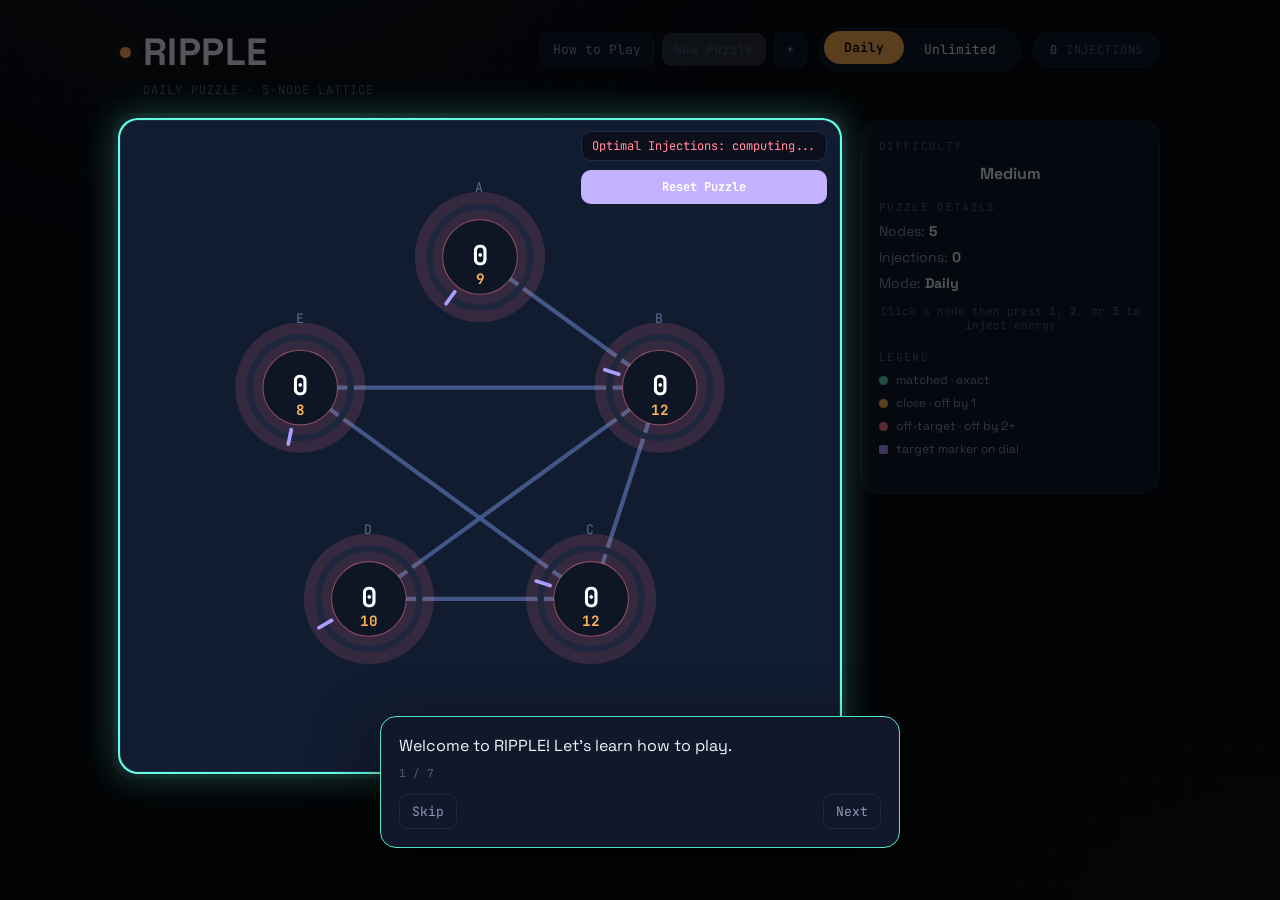
==== commit 6bb1cb0c: "added legend" ====
--- a/index.html
+++ b/index.html
@@ -66,6 +66,14 @@
           <li>Injections: <span id="injectionCount">0</span></li>
           <li>Mode: <span id="currentMode">Daily</span></li>
         </ul>
+        <p class="energy-hint">Click a node then press <strong>1</strong>, <strong>2</strong>, or <strong>3</strong> to inject energy</p>        
+        <p class="section-label" style="margin-bottom:8px;">Legend</p>
+        <div class="legend">
+          <div><span class="swatch" style="background:var(--cyan);box-shadow:0 0 6px var(--cyan-soft)"></span> matched · exact</div>
+          <div><span class="swatch" style="background:var(--amber);box-shadow:0 0 6px var(--amber-soft)"></span> close · off by 1</div>
+          <div><span class="swatch" style="background:var(--coral);box-shadow:0 0 6px var(--coral-soft)"></span> off-target · off by 2+</div>
+          <div><span class="swatch" style="background:var(--violet);border-radius:2px;"></span> target marker on dial</div>
+        </div>
       </div>
     </div>
   </div>
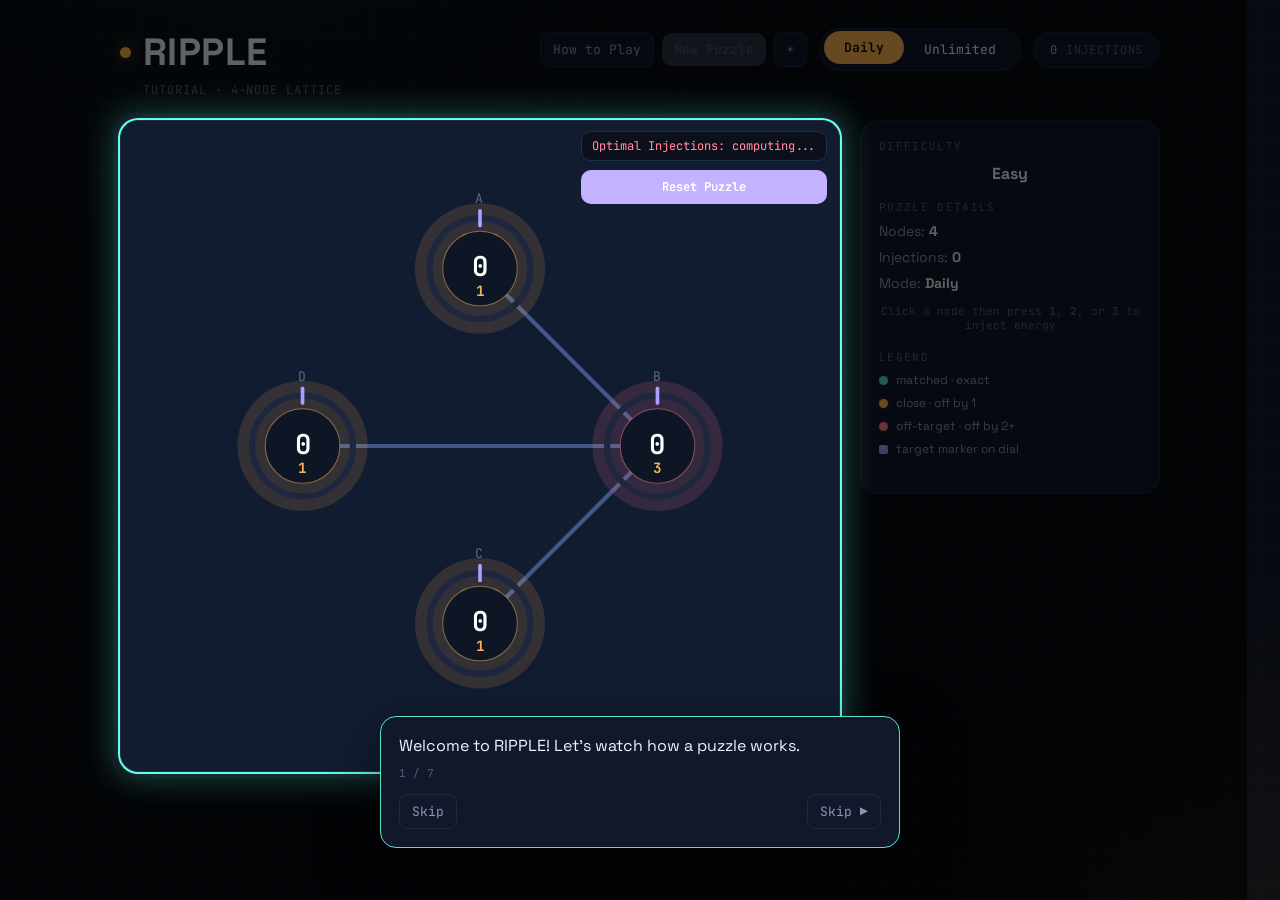
==== commit fc5fd8b0: "Merge pull request #13 from e-savar/feat/fail_level Feat/fail level" ====
--- a/index.html
+++ b/index.html
@@ -97,6 +97,17 @@
     </div>
     <button class="share-btn" id="modalShareBtn" style="display:none; width:100%; margin-bottom:10px;">Share Today's Result</button>
     <button class="modal-newpuzzle" id="modalNewPuzzle">↻ New puzzle</button>
+  </div>
+</div>
+<div class="tutorial-congrats-backdrop" id="tutorialCongratsBackdrop" aria-hidden="true">
+  <div class="modal-card tutorial-congrats-card">
+    <button class="modal-close" id="tutorialCongratsClose" aria-label="Close">×</button>
+    <div class="modal-icon">🎉</div>
+    <h2>Tutorial Complete</h2>
+    <p class="modal-sub">You matched every node in the tutorial puzzle.</p>
+    <div style="display:flex; gap:10px; margin-top:12px;">
+      <button id="letsPlayBtn" class="modal-newpuzzle" style="flex:1">Let's Play!</button>
+    </div>
   </div>
 </div>
 <div class="howto-backdrop" id="howtoBackdrop"></div>
@@ -166,6 +177,15 @@
     <button class="close-btn" id="closeNewPuzzleBtn">Cancel</button>
   </div>
 </div>
+<div class="exceed-backdrop" id="exceedBackdrop" aria-hidden="true">
+  <div class="exceed-popover" id="exceedPopover" role="dialog" aria-modal="true">
+    <div class="exceed-title">Exceeded energy limit on dial</div>
+    <div class="exceed-actions" style="display:flex; gap:10px; margin-top:12px;">
+      <button class="exceed-btn" id="exceedRetry">↻ Try again</button>
+      <button class="exceed-btn" id="exceedNew">New Puzzle</button>
+    </div>
+  </div>
+</div>
 <script src="solver.js"></script>
 <script>
   if (typeof window.requestIdleCallback !== "function") {
@@ -204,48 +224,86 @@
 let currentDifficulty = "medium";
 let currentMode = "daily";
 
+let tutorialTimer = null;
+
+function clearTutorialTimer(){
+  if (tutorialTimer) { clearTimeout(tutorialTimer); tutorialTimer = null; }
+}
+
+function setGraphInteractive(enabled){
+  svgRoot.style.pointerEvents = enabled ? "" : "none";
+}
+
+function tutorialSelectNode(node){
+  selected = node;
+  document.querySelectorAll(".node").forEach(g => g.classList.remove("selected"));
+  const el = document.querySelector(`.node[data-id="${node}"]`);
+  if (el) el.classList.add("selected");
+}
+
+// Same visuals as a real injection (flash/pulse/edge), but scripted.
+// Returns total animation time in ms so the caller knows how long to wait.
+function tutorialAnimateInjection(node, value){
+  const { dist, parent } = bfsParent(node);
+  const reach = LABELS.filter(n => dist[n] !== null && dist[n] <= value);
+  let maxDist = 0;
+  for(const n of reach){
+    const d = dist[n];
+    const add = contribution(value, d);
+    if (add === 0) continue;
+    maxDist = Math.max(maxDist, d);
+    setTimeout(() => {
+      state[n] += add;
+      updateNodeVisual(n);
+      flashNode(n);
+      if (d > 0) flashEdge(parent[n], n);
+    }, d * 230);
+    if (d > 0) setTimeout(() => spawnPulseDot(parent[n], n, 230), (d - 1) * 230);
+  }
+  updatePuzzleDetails();
+  return maxDist * 230 + 300;
+}
+
 const tutorialSteps = [
   {
-    text: "Welcome to RIPPLE! Let's learn how to play.",
-    highlight: null
+    text: "Welcome to RIPPLE! Let's watch how a puzzle works.",
+    highlight: null,
+    duration: 2400
   },
   {
-    text: "This is the lattice. Each circle is a node. Click a node to select it.",
-    highlight: ".node"
+    text: "This is the lattice. Each circle is a node, connected to its neighbors by edges.",
+    highlight: "svg",
+    duration: 2600
   },
   {
-    text: "Use the buttons below or press 1, 2, or 3 to inject energy into the selected node.",
-    highlight: ".mobile-controls"
+    text: "Watch — we select node B.",
+    action: () => { tutorialSelectNode("B"); return 1300; }
   },
   {
-    text: "Energy ripples outward through connected nodes. Stronger ripples occur closer to the source.",
-    highlight: "svg"
+    text: "Now we inject 2 units of energy into B. Watch it ripple outward to its neighbors.",
+    action: () => tutorialAnimateInjection("B", 2) + 700
   },
   {
-    text: "Ripple strength decays with distance. The tutorial will highlight the paths the ripple takes — edges that contribute energy to a node.",
-    highlightPath: { value: 2 } // value = how far to visualize (1..3)
+    text: "B kept the full 2 — but A, C, and D, one step away, only received 1. Energy loses 1 unit of strength for every step it travels.",
+    action: () => { highlightPathsFrom("B", 1); return 3600; }
   },
   {
-    text: "Match all node values to their targets to win. Green = Perfect match, Yellow = Off by 1, Red = Off by 2+.",
-    highlight: "#optimalDisplay"
+    text: "One more unit into B brings it to its target of 3 — and since A, C, and D are a full step away, an injection this small is too weak to reach them at all.",
+    action: () => tutorialAnimateInjection("B", 1) + 900
   },
   {
-    text: "Great job! You're ready to play. Good luck!",
-    highlight: null
+    text: "Every node now matches its target — fully calibrated! Your goal: match every value using as few injections as possible.",
+    highlight: "#optimalDisplay",
+    duration: 3000
   }
 ];
-
 
 function updateMobileControlsVisibility() {
   const el = document.getElementById("mobileControls");
   if (!el) return;
-
-  const shouldShow = selected && window.innerWidth <= 768;
-  if (shouldShow && !el.classList.contains("show")) {
-    el.classList.add("show");
-  } else if (!shouldShow && el.classList.contains("show")) {
-    el.classList.remove("show");
-  }
+  const shouldShow = !tutorialActive && selected && window.innerWidth <= 768;
+  if (shouldShow && !el.classList.contains("show")) el.classList.add("show");
+  else if (!shouldShow && el.classList.contains("show")) el.classList.remove("show");
 }
 // Seeded random for Daily consistency
 function seededRandom(seed) {
@@ -294,12 +352,61 @@
     }
   });
 }
-
+let exceedShown = false;
+function showExceedPopup(){
+  exceedShown = true;
+  const backdrop = document.getElementById("exceedBackdrop");
+  const newBtn = document.getElementById("exceedNew");
+  // Hide / disable "New Puzzle" option on daily mode
+  if(newBtn){
+    if(currentMode === "daily"){
+      newBtn.style.display = "none";
+      newBtn.setAttribute("aria-hidden", "true");
+    } else {
+      newBtn.style.display = "";
+      newBtn.removeAttribute("aria-hidden");
+    }
+  }
+  if (backdrop) backdrop.classList.add("show");
+}
+function hideExceedPopup(){
+  exceedShown = false;
+  const backdrop = document.getElementById("exceedBackdrop");
+  if (backdrop) backdrop.classList.remove("show");
+}
+
+document.getElementById("exceedRetry")?.addEventListener("click", () => {
+  hideExceedPopup();
+  animatePuzzleTransition(resetCurrentPuzzle);
+});
+document.getElementById("exceedNew")?.addEventListener("click", () => {
+  hideExceedPopup();
+  if (currentMode === "daily") return;
+  animatePuzzleTransition(resetGame);
+});
 // Returns a fresh seeded RNG tied to "today" (3 AM EST rollover).
 function getDailyRandom() {
   return seededRandom(getDailySeed(getTodayStr()));
 }
-
+function showTutorialCongrats(){
+  const back = document.getElementById("tutorialCongratsBackdrop");
+  if (!back) return;
+  back.classList.add("show");
+}
+function hideTutorialCongrats(){
+  const back = document.getElementById("tutorialCongratsBackdrop");
+  if (!back) return;
+  back.classList.remove("show");
+}
+
+document.getElementById("tutorialCongratsClose")?.addEventListener("click", () => {
+  hideTutorialCongrats();
+  animatePuzzleTransition(resetGame);
+});
+document.getElementById("letsPlayBtn")?.addEventListener("click", () => {
+  hideTutorialCongrats();
+  animatePuzzleTransition(resetGame);
+});
 function shuffle(arr, rand = Math.random) {
   for (let i = arr.length - 1; i > 0; i--) {
     const j = Math.floor(rand() * (i + 1));
@@ -483,6 +590,36 @@
   });
 }
 
+function generateTutorialPuzzle() {
+  // small 4-node tutorial topology (A-B-C, B-D)
+  LABELS = ["A","B","C","D"];
+  EDGES = { A: ["B"], B: ["A","C","D"], C: ["B"], D: ["B"] };
+  POS = computeLayout(LABELS);
+
+  // deterministic easy targets: central B higher so player's injection effect is obvious
+  target = { A: 1, B: 3, C: 1, D: 1 };
+
+  // runtime state starts at zero
+  state = {};
+  LABELS.forEach(l => state[l] = 0);
+
+  maxScale = Math.max(...Object.values(target), 1) * 1.25 || 6;
+
+  buildGraphDOM();
+  // give visuals a frame to settle
+  requestAnimationFrame(() => {
+    updateAll();
+    computeOptimalAsync();
+    updatePuzzleDetails();
+  });
+
+  // ensure UI reflects tutorial context
+  const modeText = "Tutorial";
+  const nodeCountEl = document.getElementById("nodecount");
+  if (nodeCountEl) nodeCountEl.textContent = LABELS.length;
+  document.getElementById("modeTitle").textContent = `${modeText} · ${LABELS.length}-node lattice`;
+}
+
 function errorOf(n){ return Math.abs(state[n] - target[n]); }
 function statusOf(n){
   const e = errorOf(n);
@@ -498,7 +635,7 @@
 const svgRoot = document.getElementById("svg");
 
 function buildGraphDOM(){
-    const svgEdges = document.getElementById("edges");
+  const svgEdges = document.getElementById("edges");
   const svgNodes = document.getElementById("nodes");
 
   // HARD RESET: prevent any intermediate rendering of old nodes
@@ -549,7 +686,10 @@
       <text class="label" y="${-R_OUTER-14}" style="font-size:${Math.max(10,12*scale)}px">${l}</text>
       <text class="value" y="${7*scale}" style="font-size:${Math.max(14,25*scale)}px">0</text>
     <text class="target" y="${25*scale}" style="font-size:${Math.max(11,13*scale)}px; font-weight:700">0</text>    `;
-    g.addEventListener("click", () => selectNode(l));
+    g.addEventListener("click", () => {
+      if (tutorialActive) return;
+      selectNode(l);
+    });
     svgNodes.appendChild(g);
   }
   document.querySelectorAll(".node").forEach((node, i) => {
@@ -583,6 +723,7 @@
   return { x: radius*Math.cos(ang), y: radius*Math.sin(ang) };
 }
 
+
 function updateNodeVisual(n){
   const g = svgNodes.querySelector(`[data-id="${n}"]`);
   if(!g) return;
@@ -592,12 +733,19 @@
   const fraction = Math.max(0, Math.min(1, state[n] / maxScale));
   g.querySelector(".arc").setAttribute("stroke-dashoffset", CIRC - fraction*CIRC);
 
-  const tFraction = Math.max(0, Math.min(1, target[n] / maxScale));
-  const p1 = angleToPoint(tFraction, R_OUTER-7);
-  const p2 = angleToPoint(tFraction, R_OUTER+7);
+
   const tick = g.querySelector(".tick");
-  tick.setAttribute("x1", p1.x); tick.setAttribute("y1", p1.y);
-  tick.setAttribute("x2", p2.x); tick.setAttribute("y2", p2.y);
+  const tickFixed = 0;
+  const tp1 = angleToPoint(tickFixed, R_OUTER-7);
+  const tp2 = angleToPoint(tickFixed, R_OUTER+7);
+  tick.setAttribute("x1", tp1.x); tick.setAttribute("y1", tp1.y);
+  tick.setAttribute("x2", tp2.x); tick.setAttribute("y2", tp2.y);
+
+  // rotating pointer shows the target position (dial moves). use stable scale reference
+  const FIXED_DIAL_MAX = Math.max(6, Math.ceil(maxScale)); // sensible upper bound
+  const ptrFraction = Math.max(0, Math.min(1, target[n] / FIXED_DIAL_MAX));
+  const pp1 = angleToPoint(ptrFraction, R_OUTER-7);
+  const pp2 = angleToPoint(ptrFraction, R_OUTER+7);
 
   g.querySelector(".value").textContent = state[n];
   g.querySelector(".target").textContent = target[n];
@@ -610,6 +758,7 @@
 }
 
 function showCongrats(){
+  if (tutorialActive) { showTutorialCongrats(); return; }
   document.getElementById("statInjections").textContent = injections;
   document.getElementById("statNodes").textContent = LABELS.length;
   const modalShareBtn = document.getElementById("modalShareBtn");
@@ -637,23 +786,11 @@
   return today.toISOString().slice(0,10);
 }
 function selectNode(n) {
-  if (tutorialActive && tutorialStep === 1) {
-    setTimeout(() => {
-      tutorialStep++;
-      renderTutorial();
-    }, 300);
-  }
+  if (tutorialActive) return;
   selected = n;
-
-  // Clear all selections first
-  document.querySelectorAll(".node").forEach(g => {
-    g.classList.remove("selected");
-  });
-
-  // Add to the new one
+  document.querySelectorAll(".node").forEach(g => g.classList.remove("selected"));
   const nodeEl = document.querySelector(`.node[data-id="${n}"]`);
   if (nodeEl) nodeEl.classList.add("selected");
-
   updateMobileControlsVisibility();
 }
 
@@ -710,28 +847,22 @@
 }
 
 function inject(node, value){
+  if (tutorialActive) return;
   const {dist, parent} = bfsParent(node);
   const reach = LABELS.filter(n => dist[n] !== null && dist[n] <= value);
   const maxDist = Math.max(...reach.map(n => dist[n] || 0));
 
-  if (tutorialActive && tutorialStep === 2) {
-    setTimeout(() => {
-      tutorialStep++;
-      renderTutorial();
-    }, 500);
-  }
   for(const n of reach){
     const d = dist[n];
-    if (contribution(value, d) === 0) continue; // Skip nodes with no value change
+    if (contribution(value, d) === 0) continue;
     setTimeout(() => {
       state[n] += contribution(value, d);
       updateNodeVisual(n);
       flashNode(n);
       if(d > 0) flashEdge(parent[n], n);
+      if(!exceedShown && state[n] > target[n]) showExceedPopup();
     }, d * 230);
-    if(d > 0){
-      setTimeout(() => spawnPulseDot(parent[n], n, 230), (d-1) * 230);
-    }
+    if(d > 0) setTimeout(() => spawnPulseDot(parent[n], n, 230), (d-1) * 230);
   }
 
   logInjection(node, value);
@@ -744,6 +875,7 @@
   }, maxDist * 230 + 80);
   updatePuzzleDetails();
 }
+
 
 // Mode Toggle
 // ==================== MODE & DIFFICULTY HANDLING ====================
@@ -857,8 +989,8 @@
 }
 
 // Call saveGameState whenever the game state changes
-document.addEventListener("keydown", saveGameState);
-document.getElementById("resetCurrent").addEventListener("click", saveGameState);
+document.addEventListener("keydown", (e) => { if (!tutorialActive) saveGameState(); });
+document.getElementById("resetCurrent").addEventListener("click", () => { if (!tutorialActive) saveGameState(); });
 
 // Mode Toggle
 document.querySelectorAll('.mode-btn').forEach(btn => {
@@ -920,6 +1052,7 @@
 });
 
 document.addEventListener("keydown", (e) => {
+  if (tutorialActive) return;
   if(e.key.toLowerCase() === "r") animatePuzzleTransition(resetGame);
   if(e.key === "Escape") hideCongrats();
   if(["1","2","3"].includes(e.key) && selected) inject(selected, parseInt(e.key));
@@ -952,66 +1085,73 @@
   tutorialStep = 0;
 
   currentDifficulty = "easy";
-  resetGame();
+  generateTutorialPuzzle();
 
   const overlay = document.getElementById("tutorialOverlay");
-
-  overlay.classList.remove("hidden");
-
-  document
-    .querySelector(".graph-card")
-    .classList.add("tutorial-focus");
-
-  renderTutorial();
-}
-
-function renderTutorial() {
+  if (overlay) overlay.classList.remove("hidden");
+
+  document.querySelector(".graph-card").classList.add("tutorial-focus");
+
+  setGraphInteractive(false);
+  deselectNode();
+  updateMobileControlsVisibility();
+
+  runTutorialStep();
+}
+
+function runTutorialStep() {
+  if (!tutorialActive) return;
   const step = tutorialSteps[tutorialStep];
 
   document.getElementById("tutorialText").textContent = step.text;
   document.getElementById("tutorialProgress").textContent =
     `${tutorialStep + 1} / ${tutorialSteps.length}`;
 
-  document.querySelectorAll(".tutorial-highlight").forEach(el => el.classList.remove("tutorial-highlight"));
   clearTutorialHighlights();
 
   if (step.highlight) {
     const el = document.querySelector(step.highlight);
     if (el) el.classList.add("tutorial-highlight");
   }
-  if (step.highlightPath) {
-    // prefer currently selected node; fallback to first LABEL
-    const source = selected || (LABELS.length ? LABELS[0] : null);
-    if (source) highlightPathsFrom(source, step.highlightPath.value || 2);
-  }
+
+  let waitMs = step.duration || 2600;
+  if (typeof step.action === "function") {
+    const result = step.action();
+    if (typeof result === "number") waitMs = result;
+  }
+
   document.getElementById("tutorialNext").textContent =
-    tutorialStep === tutorialSteps.length - 1 ? "Finish" : "Next";
+    tutorialStep === tutorialSteps.length - 1 ? "Finish" : "Skip ▶";
+
 }
 
 function nextTutorial() {
+  clearTutorialTimer();
   if (tutorialStep < tutorialSteps.length - 1) {
     tutorialStep++;
-    renderTutorial();
+    runTutorialStep();
   } else {
     endTutorial();
+    showTutorialCongrats();
   }
 }
 
 function endTutorial() {
+  clearTutorialTimer();
   tutorialActive = false;
-
-  document
-    .getElementById("tutorialOverlay")
-    .classList.add("hidden");
-
-  document
-    .querySelector(".graph-card")
-    .classList.remove("tutorial-focus");
-
-  document.querySelectorAll(".tutorial-highlight")
-    .forEach(el => el.classList.remove("tutorial-highlight"));
-
-}
+  localStorage.setItem("tutorialSeen", "1");
+
+  document.getElementById("tutorialOverlay").classList.add("hidden");
+  document.querySelector(".graph-card").classList.remove("tutorial-focus");
+
+  setGraphInteractive(true);
+
+  document.querySelectorAll(".node").forEach(n => {
+    n.classList.remove("tutorial-disabled", "tutorial-focused", "exceed-shake");
+  });
+  clearTutorialHighlights();
+}
+
 
 function resetGame(){
   if (tutorialActive) return;
@@ -1117,14 +1257,14 @@
 });
 document.querySelectorAll(".mobile-btn").forEach(btn => {
   btn.addEventListener("click", () => {
+    if (tutorialActive) return;
     const value = parseInt(btn.dataset.value, 10);
-    if (selected) {
-      inject(selected, value);
-    }
+    if (selected) inject(selected, value);
   });
 });
 document.querySelectorAll('.energy-btn').forEach(btn => {
   btn.addEventListener('click', () => {
+    if (tutorialActive) return;
     const value = parseInt(btn.dataset.value, 10);
     if (selected) inject(selected, value);
   });
@@ -1136,35 +1276,41 @@
     btn.disabled = !selected;
   });
 }
-function updatePuzzleDetails() {
-  document.getElementById("nodeCount").textContent = LABELS.length;
-  document.getElementById("injectionCount").textContent = injections;
-  document.getElementById("currentMode").textContent = currentMode === "daily" ? "Daily" : "Unlimited";
+function updatePuzzleDetails(){
+  const nodeCountEl = document.getElementById("nodeCount");
+  const injCountEl = document.getElementById("injectionCount");
+  const modeEl = document.getElementById("currentMode");
+  const diffEl = document.getElementById("difficultyDisplay");
+
+  if(nodeCountEl) nodeCountEl.textContent = Array.isArray(LABELS) ? LABELS.length : "?";
+  if(injCountEl) injCountEl.textContent = injections ?? 0;
+  if(modeEl) modeEl.textContent = currentMode === "daily" ? "Daily" : "Unlimited";
+  if(diffEl) diffEl.textContent = (currentDifficulty || "medium").replace(/^\w/, c => c.toUpperCase());
+
+  // also ensure top "New Puzzle" button reflects daily/unlimited
+  const newBtn = document.getElementById("newPuzzleBtn");
+  if(newBtn){
+    newBtn.disabled = currentMode === "daily";
+    newBtn.style.opacity = currentMode === "daily" ? "0.5" : "1";
+    newBtn.style.pointerEvents = currentMode === "daily" ? "none" : "auto";
+  }
 }
 window.addEventListener("DOMContentLoaded", () => {
   const nextBtn = document.getElementById("tutorialNext");
   const skipBtn = document.getElementById("tutorialSkip");
 
   if (nextBtn) nextBtn.addEventListener("click", nextTutorial);
-  if (skipBtn) skipBtn.addEventListener("click", endTutorial);
+  if (skipBtn) skipBtn.addEventListener("click", () => {
+    endTutorial();
+    animatePuzzleTransition(resetGame);
+  });
 });
 window.addEventListener("resize", updateMobileControlsVisibility);
 window.addEventListener("orientationchange", updateMobileControlsVisibility);
-// window.addEventListener('load', () => {
-//   const popover = document.getElementById('howtoPopover');
-//   const backdrop = document.getElementById('howtoBackdrop');
-
-//   popover.classList.add('show');
-//   backdrop.classList.add('show');
-// });
 window.addEventListener("load", () => {
   loadGameState();
-
-  if (!localStorage.getItem("gameState")) {
-    resetGame();
-  }
-
-  setTimeout(startTutorial, 650);
+  if (!localStorage.getItem("gameState")) resetGame();
+  if (!localStorage.getItem("tutorialSeen")) setTimeout(startTutorial, 650);
 });
 </script>
 <div id="tutorialOverlay" class="tutorial-overlay hidden">
--- a/styles.css
+++ b/styles.css
@@ -327,6 +327,70 @@
   fill: var(--cyan-soft);
   transition: fill 180ms ease;
 }
+.node.tutorial-disabled {
+  opacity: 0.42;
+  filter: grayscale(20%);
+  pointer-events: none; /* blocks clicks */
+  transition: opacity 160ms ease, transform 160ms ease;
+}
+.node.tutorial-focused {
+  transform: translateZ(0);
+  /* stronger glowing ring for the focused tutorial node */
+}
+.node.tutorial-focused .selection-ring {
+  stroke: var(--cyan);
+  stroke-width: 3;
+  filter: drop-shadow(0 10px 28px rgba(86,224,196,0.12));
+  animation: tutorialPulse 1200ms infinite ease-in-out;
+}
+@keyframes tutorialPulse {
+  0% { transform: scale(1); opacity: 1; }
+  50% { transform: scale(1.06); opacity: 0.95; }
+  100% { transform: scale(1); opacity: 1; }
+}
+
+/* small "abort" shake for attempted over-injection in tutorial */
+.exceed-shake { animation: shake 420ms ease; }
+@keyframes shake {
+  0% { transform: translateX(0); }
+  20% { transform: translateX(-6px); }
+  40% { transform: translateX(6px); }
+  60% { transform: translateX(-4px); }
+  80% { transform: translateX(4px); }
+  100% { transform: translateX(0); }
+}
+
+/* Centered tutorial congrats popover (fix bottom-left bug) */
+.tutorial-congrats-backdrop {
+  position: fixed;
+  inset: 0;
+  display: grid;
+  place-items: center;
+  background: rgba(0,0,0,0.45);
+  opacity: 0;
+  visibility: hidden;
+  transition: opacity 180ms ease, visibility 180ms;
+  z-index: 1200;
+  pointer-events: none;
+}
+.tutorial-congrats-backdrop.show {
+  opacity: 1;
+  visibility: visible;
+  pointer-events: auto;
+}
+.tutorial-congrats-card {
+  min-width: 300px;
+  background: var(--panel);
+  border: 1px solid var(--cyan);
+  border-radius: 12px;
+  padding: 16px;
+  text-align: center;
+  box-shadow: 0 24px 80px rgba(0,0,0,0.5);
+}
+
+/* Keep a subtle focused look for tutorial overlay usage */
+.tutorial-focus .graph-card { box-shadow: 0 18px 54px rgba(0,0,0,0.45); }
+
 
 .pulse-dot{
   fill:var(--amber);
@@ -861,10 +925,6 @@
       transform: translateY(0);
     }
   }
-  .graph-card.tutorial-focus {
-    position: relative;
-    z-index: 2100;
-  }
 
   .tutorial-overlay.hidden{
     display:none;
@@ -915,11 +975,9 @@
     content:"";
     position:absolute;
     inset:-8px;
-  
     border-radius:20px;
-  
     box-shadow:
-      0 0 0 9999px rgba(0,0,0,.65),
+      0 0 0 400px rgba(0,0,0,.60),
       0 0 30px rgba(86,224,196,.45);
   
     pointer-events:none;
@@ -1068,4 +1126,58 @@
   
   .close-btn:hover {
     background: rgba(240, 240, 240, 0.9);
-  }+  }
+  .target-pointer {
+    stroke: var(--violet);
+    stroke-width: 3;
+    stroke-linecap: round;
+    transition: stroke 160ms ease, stroke-width 160ms ease;
+    pointer-events: none;
+    filter: drop-shadow(0 6px 14px rgba(0,0,0,0.18));
+  }
+  
+  /* Exceed popup backdrop/popover */
+  .exceed-backdrop {
+    position: fixed;
+    inset: 0;
+    display: grid;
+    place-items: center;
+    background: rgba(0,0,0,0.45);
+    opacity: 0;
+    visibility: hidden;
+    transition: opacity .18s ease;
+    z-index: 1200;
+    pointer-events: none;
+  }
+  .exceed-backdrop.show {
+    opacity: 1;
+    visibility: visible;
+    pointer-events: auto;
+  }
+  .exceed-popover {
+    background: var(--panel);
+    border: 2px solid var(--coral);
+    border-radius: 12px;
+    padding: 14px;
+    min-width: 260px;
+    text-align: center;
+    box-shadow: 0 18px 48px var(--coral-soft);
+  }
+  .exceed-title {
+    font-family: 'JetBrains Mono', monospace;
+    font-weight: 700;
+    color: var(--coral);
+  }
+  .exceed-btn {
+    flex: 1;
+    padding: 8px 12px;
+    background: var(--amber);
+    color: #070a11;
+    border: none;
+    border-radius: 8px;
+    font-weight: 700;
+    cursor: pointer;
+    transition: transform .12s ease, box-shadow .12s ease;
+  }
+  .exceed-btn:hover { transform: translateY(-3px); box-shadow: 0 8px 24px rgba(0,0,0,0.12); }
+  .exceed-popover .exceed-btn + .exceed-btn { background: var(--cyan); }
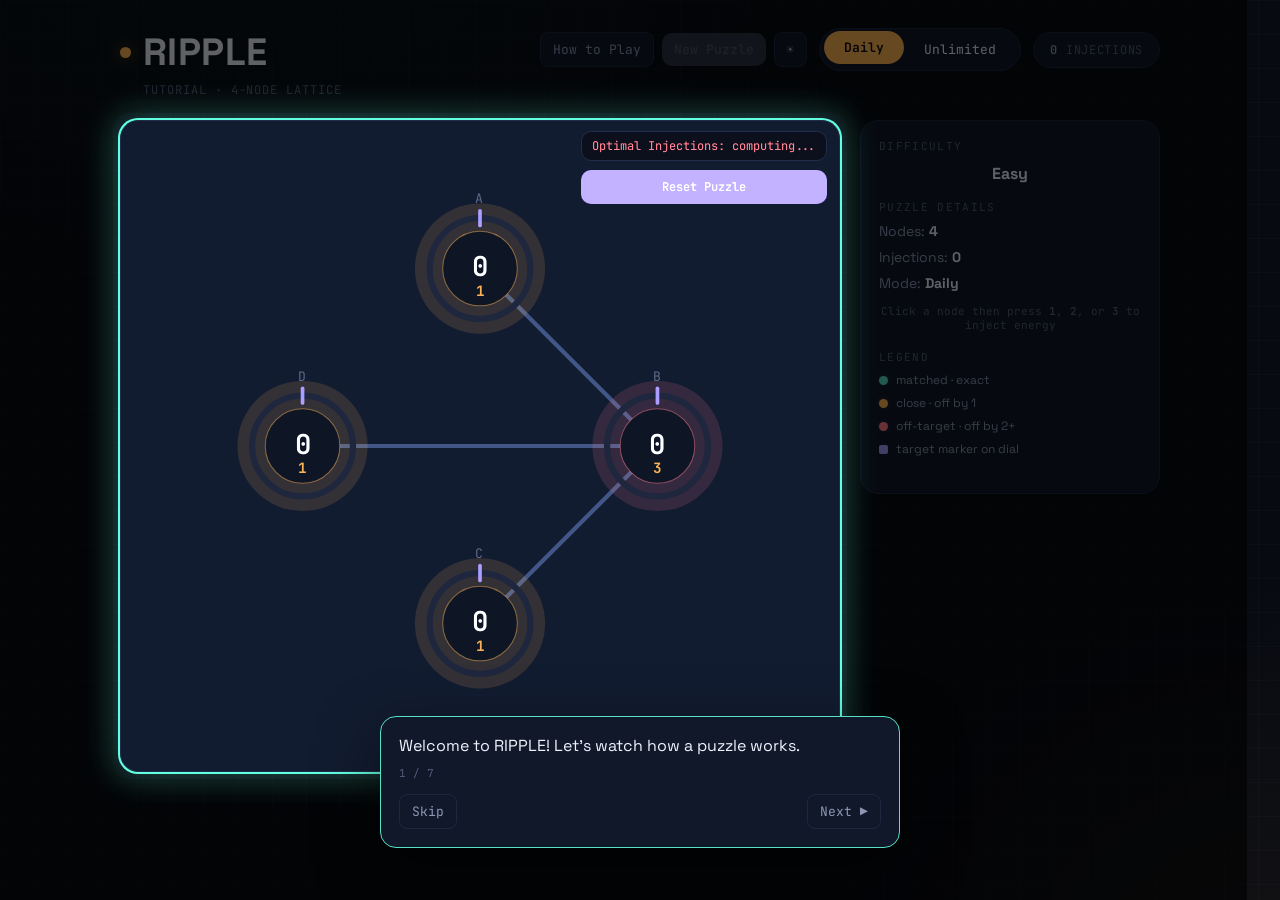
==== commit bca5a992: "tutorial fix" ====
--- a/index.html
+++ b/index.html
@@ -1121,8 +1121,7 @@
   }
 
   document.getElementById("tutorialNext").textContent =
-    tutorialStep === tutorialSteps.length - 1 ? "Finish" : "Skip ▶";
-
+    tutorialStep === tutorialSteps.length - 1 ? "Finish" : "Next ▶";
 }
 
 function nextTutorial() {
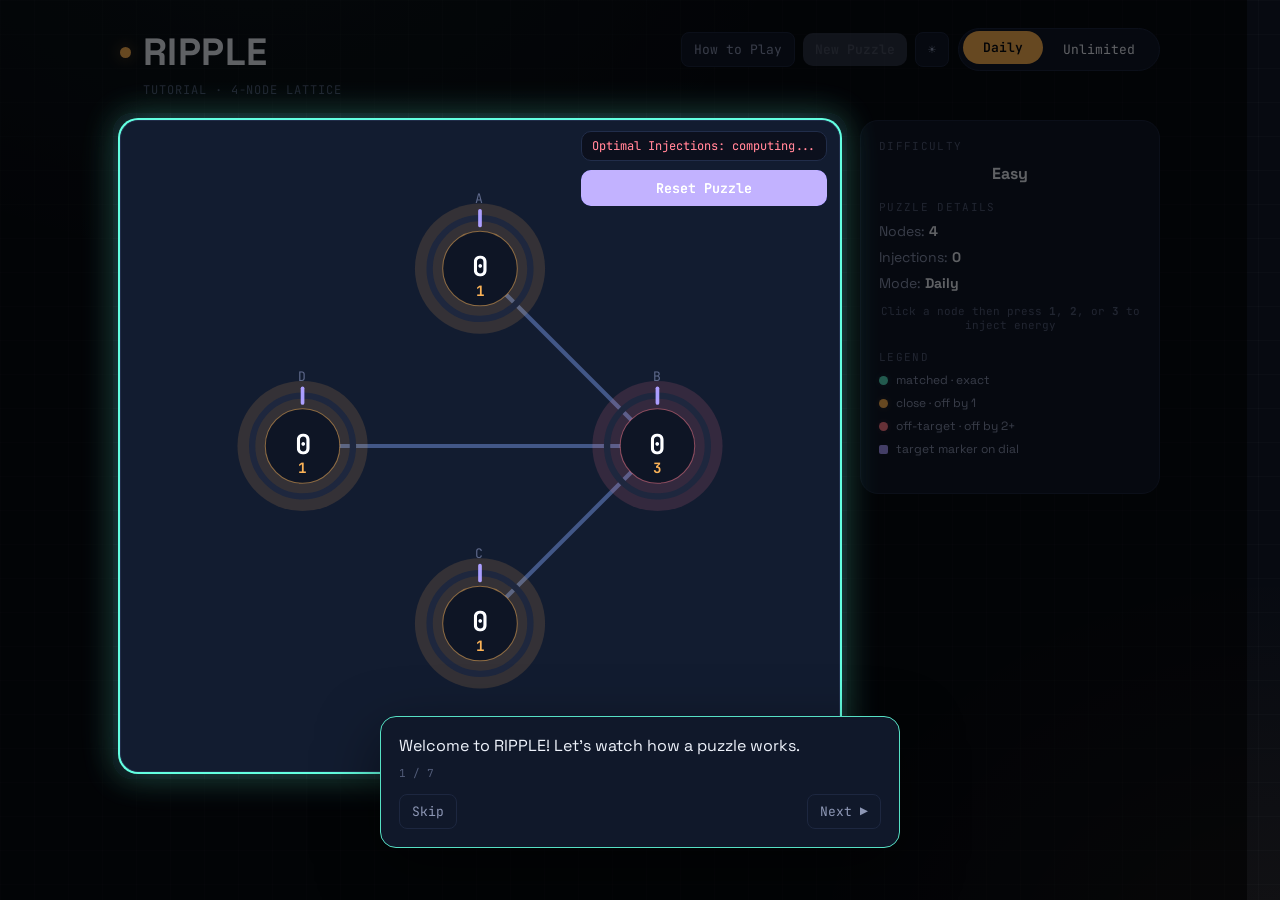
==== commit 623904c5: "everything" ====
--- a/index.html
+++ b/index.html
@@ -23,7 +23,7 @@
           <h1>RIPPLE</h1>
           <p id="modeTitle">Daily Puzzle · <span id="nodecount">?</span>-node lattice</p>
         </div>
-        <div style="display:flex; gap:12px; align-items:center;">
+        <div style="display:flex; gap:9px; align-items:center;">
           <div class="top-controls">
             <button class="top-btn" id="howtoBtn">How to Play</button>
             <button class="top-btn" id="newPuzzleBtn" disabled>New Puzzle</button>
@@ -33,7 +33,6 @@
             <div class="mode-btn active" data-mode="daily">Daily</div>
             <div class="mode-btn" data-mode="unlimited">Unlimited</div>
           </div>
-          <div class="header-pill" id="headerPill"><span id="headerInjections">0</span> injections</div>
         </div>
       </header>
   <div class="layout">
@@ -843,7 +842,6 @@
 
 function logInjection(node, value){
   injections++;
-  document.getElementById("headerInjections").textContent = injections;
 }
 
 function inject(node, value){
@@ -975,7 +973,6 @@
   if (nodeCountEl) nodeCountEl.textContent = LABELS.length;
   const modeText = currentMode === "daily" ? "Daily Puzzle" : "Unlimited Mode";
   document.getElementById("modeTitle").textContent = `${modeText} · ${LABELS.length}-node lattice`;
-  document.getElementById("headerInjections").textContent = injections;
  
   requestAnimationFrame(() => {
     buildGraphDOM();
@@ -1073,8 +1070,6 @@
   document.querySelectorAll(".node").forEach(g => {
     g.classList.remove("selected");
   });
-
-  document.getElementById("headerInjections").textContent = "0";
   
   updateAll();
   updateMobileControlsVisibility();
@@ -1205,9 +1200,7 @@
  
   const nodeCountEl = document.getElementById("nodecount");
   if (nodeCountEl) nodeCountEl.textContent = n;
- 
-  document.getElementById("headerInjections").textContent = "0";
- 
+  
   const modeText = currentMode === "daily" ? "Daily Puzzle" : "Unlimited Mode";
   document.getElementById("modeTitle").textContent =
     `${modeText} · ${n}-node lattice`; 
--- a/styles.css
+++ b/styles.css
@@ -44,6 +44,7 @@
     var(--void);
   color:var(--hi);
   font-family:'Space Grotesk', system-ui, sans-serif;
+  overflow-x: hidden;
 }
 
 body::before{
@@ -846,9 +847,25 @@
   right: 12px;
 }
 @media (max-width: 768px) {
+  .reset-btn {
+    padding: 8px 10px;
+    font-size: clamp(6px, 8px);
+    border-radius: 8px;
+    width: auto; /* allow it to shrink instead of full width */
+    max-width: 220px;
+  }
+
+  /* Optimal injections compact on mobile */
+  #optimalDisplay {
+    font-size: clamp(10px, 2.4vw, 11px);
+    padding: 4px 8px;
+    white-space: nowrap;
+  }
+
+  /* keep the container positioned cleanly on small screens */
   #optimalDisplayContainer {
+    right: 8px;
     top: 6px;
-    right: 8px;
   }
 }
 
@@ -1042,7 +1059,7 @@
     border-radius: 10px;
     font-family: 'JetBrains Mono', monospace;
     font-weight: 500;
-    font-size: 12px;
+    font-size: clamp(4px, 7px);
     cursor: pointer;
   }
   [data-theme="dark"] .reset-btn {
